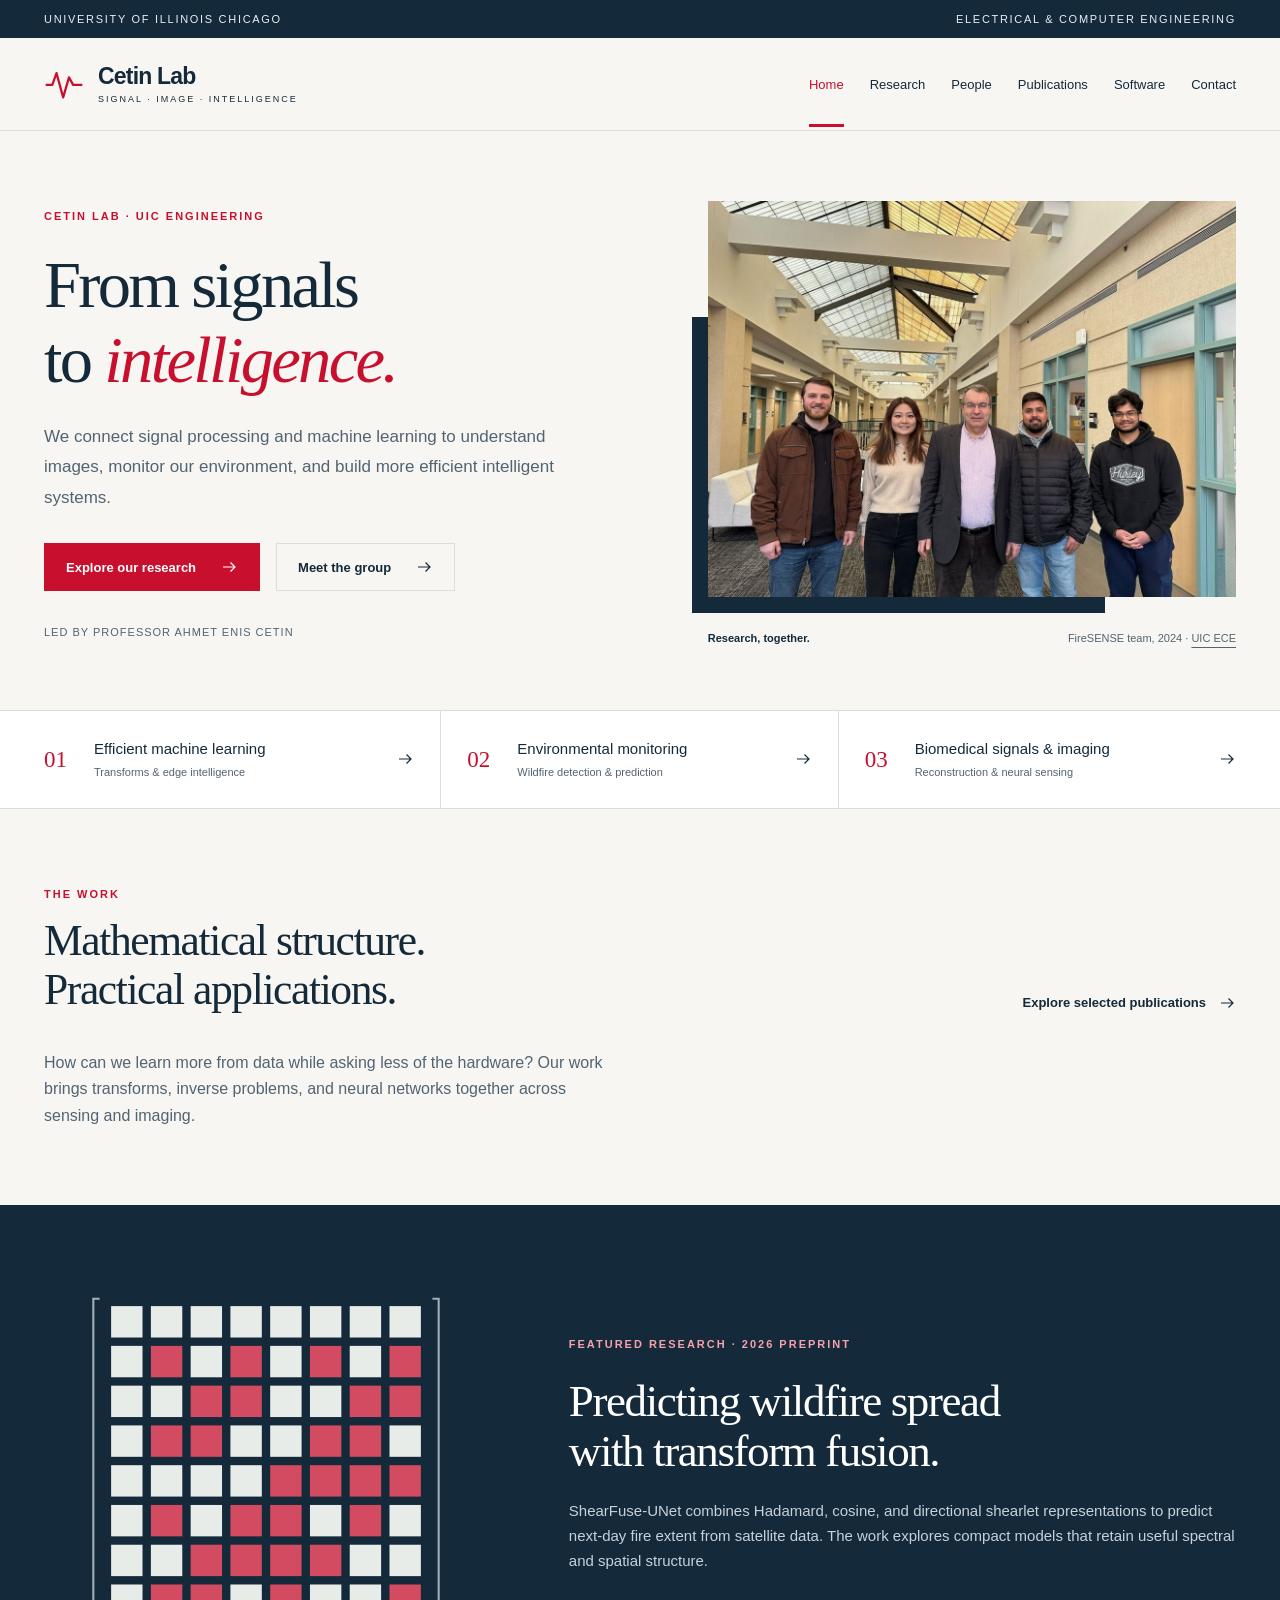
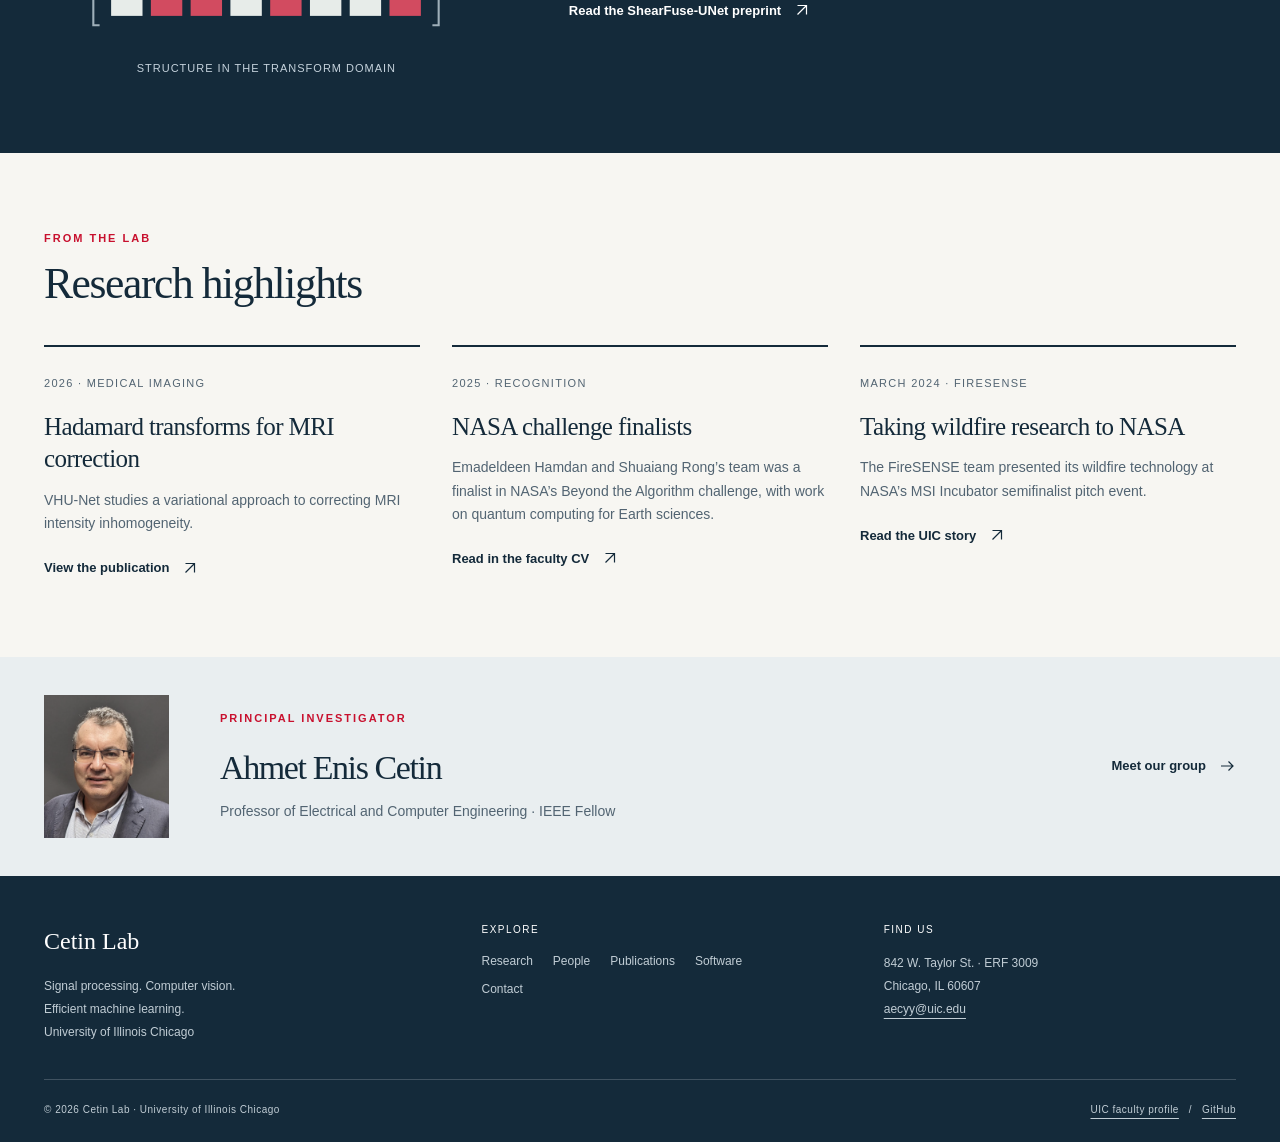
==== index.html @ 419cbd44 "lab" ====
<!doctype html>
<html lang="en">
<head>
  <meta charset="utf-8">
  <meta name="viewport" content="width=device-width, initial-scale=1">
  <meta name="description" content="Cetin Lab at the University of Illinois Chicago: signal processing, computer vision, efficient machine learning, and environmental and biomedical applications.">
  <meta name="theme-color" content="#142a3a">
  <meta property="og:title" content="Signal Processing &amp; Intelligent Systems | Cetin Lab">
  <meta property="og:description" content="Cetin Lab at the University of Illinois Chicago: signal processing, computer vision, efficient machine learning, and environmental and biomedical applications.">
  <meta property="og:type" content="website">
  <title>Signal Processing &amp; Intelligent Systems | Cetin Lab · UIC</title>
  <link rel="icon" type="image/svg+xml" href="assets/images/favicon.svg">
  <link rel="stylesheet" href="assets/css/styles.css">
  <script>document.documentElement.classList.add('js');</script>
  <script src="assets/js/main.js" defer></script>
</head>
<body>
  <a class="skip-link" href="#main-content">Skip to content</a>
  <div class="topbar"><div class="container"><a href="https://www.uic.edu/">University of Illinois Chicago</a><span class="topbar-secondary">Electrical &amp; Computer Engineering</span></div></div>
  <header class="site-header">
    <div class="container header-inner">
      <a class="brand" href="index.html" aria-label="Cetin Lab home">
        <svg class="brand-icon" aria-hidden="true" viewBox="0 0 48 48"><path d="M2 25h8l5-14 8 29 7-24 5 9h11" fill="none" stroke="currentColor" stroke-width="2.7" stroke-linejoin="round"/></svg>
        <span class="brand-name">Cetin Lab<span class="brand-sub">Signal · Image · Intelligence</span></span>
      </a>
      <button class="menu-toggle" type="button" aria-expanded="false" aria-controls="site-navigation"><span>Menu</span><svg class="menu-lines" aria-hidden="true" viewBox="0 0 24 24" width="20" height="20"><path d="M3 6h18M3 12h18M3 18h18" fill="none" stroke="currentColor" stroke-width="1.6"/></svg></button>
      <nav id="site-navigation" class="nav-links" aria-label="Main navigation"><a href="index.html" aria-current="page">Home</a>
<a href="research.html">Research</a>
<a href="people.html">People</a>
<a href="publications.html">Publications</a>
<a href="software.html">Software</a>
<a href="contact.html">Contact</a></nav>
    </div>
  </header>
  <main id="main-content">
  <section class="hero"><div class="container hero-grid">
    <div>
      <div class="eyebrow">Cetin Lab · UIC Engineering</div>
      <h1>From signals<br>to <em>intelligence.</em></h1>
      <p class="hero-copy">We connect signal processing and machine learning to understand images, monitor our environment, and build more efficient intelligent systems.</p>
      <div class="actions"><a class="button" href="research.html">Explore our research<svg class="arrow" aria-hidden="true" viewBox="0 0 24 24" width="18" height="18"><path d="M4 12h16m-6-6 6 6-6 6" fill="none" stroke="currentColor" stroke-width="1.6"/></svg></a><a class="button secondary" href="people.html">Meet the group<svg class="arrow" aria-hidden="true" viewBox="0 0 24 24" width="18" height="18"><path d="M4 12h16m-6-6 6 6-6 6" fill="none" stroke="currentColor" stroke-width="1.6"/></svg></a></div>
      <div class="hero-meta">Led by Professor Ahmet Enis Cetin</div>
    </div>
    <figure class="hero-figure">
      <div class="image-frame"><img src="assets/images/firesense-team.jpeg" width="1090" height="818" alt="The 2024 FireSENSE team at UIC: Emadeldeen Hamdan, Shuaiang Rong, Ahmet Enis Cetin, Moises Loera Martinez, and Kishan Patel" fetchpriority="high"></div>
      <figcaption class="photo-caption"><strong>Research, together.</strong><span>FireSENSE team, 2024 · <a href="https://ece.uic.edu/news-stories/ece-students-pitch-nasa-on-wildfire-detection-and-prevention-system/">UIC ECE</a></span></figcaption>
    </figure>
  </div></section>
  <div class="research-strip"><div class="container strip-grid">
    <a class="strip-item" href="research.html#efficient-learning"><span class="number">01</span><span><strong>Efficient machine learning</strong><span class="sub">Transforms &amp; edge intelligence</span></span><svg class="arrow" aria-hidden="true" viewBox="0 0 24 24" width="18" height="18"><path d="M4 12h16m-6-6 6 6-6 6" fill="none" stroke="currentColor" stroke-width="1.6"/></svg></a>
    <a class="strip-item" href="research.html#environment"><span class="number">02</span><span><strong>Environmental monitoring</strong><span class="sub">Wildfire detection &amp; prediction</span></span><svg class="arrow" aria-hidden="true" viewBox="0 0 24 24" width="18" height="18"><path d="M4 12h16m-6-6 6 6-6 6" fill="none" stroke="currentColor" stroke-width="1.6"/></svg></a>
    <a class="strip-item" href="research.html#biomedical"><span class="number">03</span><span><strong>Biomedical signals &amp; imaging</strong><span class="sub">Reconstruction &amp; neural sensing</span></span><svg class="arrow" aria-hidden="true" viewBox="0 0 24 24" width="18" height="18"><path d="M4 12h16m-6-6 6 6-6 6" fill="none" stroke="currentColor" stroke-width="1.6"/></svg></a>
  </div></div>
  <section class="section"><div class="container">
    <div class="section-head"><div><div class="eyebrow">The work</div><h2>Mathematical structure.<br>Practical applications.</h2></div><a class="text-link" href="publications.html">Explore selected publications<svg class="arrow" aria-hidden="true" viewBox="0 0 24 24" width="18" height="18"><path d="M4 12h16m-6-6 6 6-6 6" fill="none" stroke="currentColor" stroke-width="1.6"/></svg></a></div>
    <p class="section-intro">How can we learn more from data while asking less of the hardware? Our work brings transforms, inverse problems, and neural networks together across sensing and imaging.</p>
  </div></section>
  <section class="section feature"><div class="container feature-grid">
    <div class="matrix-art"><svg viewBox="0 0 344 344" role="img" aria-labelledby="matrix-title"><title id="matrix-title">Positive and negative entries of an eight-by-eight Hadamard matrix</title><rect x="24" y="24" width="30" height="30" fill="#e7ece9"/><rect x="62" y="24" width="30" height="30" fill="#e7ece9"/><rect x="100" y="24" width="30" height="30" fill="#e7ece9"/><rect x="138" y="24" width="30" height="30" fill="#e7ece9"/><rect x="176" y="24" width="30" height="30" fill="#e7ece9"/><rect x="214" y="24" width="30" height="30" fill="#e7ece9"/><rect x="252" y="24" width="30" height="30" fill="#e7ece9"/><rect x="290" y="24" width="30" height="30" fill="#e7ece9"/><rect x="24" y="62" width="30" height="30" fill="#e7ece9"/><rect x="62" y="62" width="30" height="30" fill="#d24b60"/><rect x="100" y="62" width="30" height="30" fill="#e7ece9"/><rect x="138" y="62" width="30" height="30" fill="#d24b60"/><rect x="176" y="62" width="30" height="30" fill="#e7ece9"/><rect x="214" y="62" width="30" height="30" fill="#d24b60"/><rect x="252" y="62" width="30" height="30" fill="#e7ece9"/><rect x="290" y="62" width="30" height="30" fill="#d24b60"/><rect x="24" y="100" width="30" height="30" fill="#e7ece9"/><rect x="62" y="100" width="30" height="30" fill="#e7ece9"/><rect x="100" y="100" width="30" height="30" fill="#d24b60"/><rect x="138" y="100" width="30" height="30" fill="#d24b60"/><rect x="176" y="100" width="30" height="30" fill="#e7ece9"/><rect x="214" y="100" width="30" height="30" fill="#e7ece9"/><rect x="252" y="100" width="30" height="30" fill="#d24b60"/><rect x="290" y="100" width="30" height="30" fill="#d24b60"/><rect x="24" y="138" width="30" height="30" fill="#e7ece9"/><rect x="62" y="138" width="30" height="30" fill="#d24b60"/><rect x="100" y="138" width="30" height="30" fill="#d24b60"/><rect x="138" y="138" width="30" height="30" fill="#e7ece9"/><rect x="176" y="138" width="30" height="30" fill="#e7ece9"/><rect x="214" y="138" width="30" height="30" fill="#d24b60"/><rect x="252" y="138" width="30" height="30" fill="#d24b60"/><rect x="290" y="138" width="30" height="30" fill="#e7ece9"/><rect x="24" y="176" width="30" height="30" fill="#e7ece9"/><rect x="62" y="176" width="30" height="30" fill="#e7ece9"/><rect x="100" y="176" width="30" height="30" fill="#e7ece9"/><rect x="138" y="176" width="30" height="30" fill="#e7ece9"/><rect x="176" y="176" width="30" height="30" fill="#d24b60"/><rect x="214" y="176" width="30" height="30" fill="#d24b60"/><rect x="252" y="176" width="30" height="30" fill="#d24b60"/><rect x="290" y="176" width="30" height="30" fill="#d24b60"/><rect x="24" y="214" width="30" height="30" fill="#e7ece9"/><rect x="62" y="214" width="30" height="30" fill="#d24b60"/><rect x="100" y="214" width="30" height="30" fill="#e7ece9"/><rect x="138" y="214" width="30" height="30" fill="#d24b60"/><rect x="176" y="214" width="30" height="30" fill="#d24b60"/><rect x="214" y="214" width="30" height="30" fill="#e7ece9"/><rect x="252" y="214" width="30" height="30" fill="#d24b60"/><rect x="290" y="214" width="30" height="30" fill="#e7ece9"/><rect x="24" y="252" width="30" height="30" fill="#e7ece9"/><rect x="62" y="252" width="30" height="30" fill="#e7ece9"/><rect x="100" y="252" width="30" height="30" fill="#d24b60"/><rect x="138" y="252" width="30" height="30" fill="#d24b60"/><rect x="176" y="252" width="30" height="30" fill="#d24b60"/><rect x="214" y="252" width="30" height="30" fill="#d24b60"/><rect x="252" y="252" width="30" height="30" fill="#e7ece9"/><rect x="290" y="252" width="30" height="30" fill="#e7ece9"/><rect x="24" y="290" width="30" height="30" fill="#e7ece9"/><rect x="62" y="290" width="30" height="30" fill="#d24b60"/><rect x="100" y="290" width="30" height="30" fill="#d24b60"/><rect x="138" y="290" width="30" height="30" fill="#e7ece9"/><rect x="176" y="290" width="30" height="30" fill="#d24b60"/><rect x="214" y="290" width="30" height="30" fill="#e7ece9"/><rect x="252" y="290" width="30" height="30" fill="#e7ece9"/><rect x="290" y="290" width="30" height="30" fill="#d24b60"/><path d="M13 17H7V329H13M331 17H337V329H331" stroke="#9eafb9" stroke-width="2" fill="none"/></svg><p class="art-caption">Structure in the transform domain</p></div>
    <div><div class="eyebrow">Featured research · 2026 preprint</div><h2>Predicting wildfire spread<br>with transform fusion.</h2><p>ShearFuse-UNet combines Hadamard, cosine, and directional shearlet representations to predict next-day fire extent from satellite data. The work explores compact models that retain useful spectral and spatial structure.</p><a class="text-link" href="https://arxiv.org/abs/2606.14071">Read the ShearFuse-UNet preprint<svg class="arrow" aria-hidden="true" viewBox="0 0 24 24" width="18" height="18"><path d="M6 18 18 6M6 6h12v12" fill="none" stroke="currentColor" stroke-width="1.6"/></svg></a></div>
  </div></section>
  <section class="section"><div class="container">
    <div class="section-head"><div><div class="eyebrow">From the lab</div><h2>Research highlights</h2></div></div>
    <div class="news-grid">
      <article class="news-item"><time datetime="2026">2026 · Medical imaging</time><h3>Hadamard transforms for MRI correction</h3><p>VHU-Net studies a variational approach to correcting MRI intensity inhomogeneity.</p><a class="text-link" href="https://doi.org/10.1016/j.media.2026.103955">View the publication<svg class="arrow" aria-hidden="true" viewBox="0 0 24 24" width="18" height="18"><path d="M6 18 18 6M6 6h12v12" fill="none" stroke="currentColor" stroke-width="1.6"/></svg></a></article>
      <article class="news-item"><time datetime="2025">2025 · Recognition</time><h3>NASA challenge finalists</h3><p>Emadeldeen Hamdan and Shuaiang Rong’s team was a finalist in NASA’s Beyond the Algorithm challenge, with work on quantum computing for Earth sciences.</p><a class="text-link" href="https://ece.uic.edu/wp-content/uploads/sites/351/2026/07/Ahmet_Enis_Cetin_CV2026.pdf">Read in the faculty CV<svg class="arrow" aria-hidden="true" viewBox="0 0 24 24" width="18" height="18"><path d="M6 18 18 6M6 6h12v12" fill="none" stroke="currentColor" stroke-width="1.6"/></svg></a></article>
      <article class="news-item"><time datetime="2024-03-28">March 2024 · FireSENSE</time><h3>Taking wildfire research to NASA</h3><p>The FireSENSE team presented its wildfire technology at NASA’s MSI Incubator semifinalist pitch event.</p><a class="text-link" href="https://ece.uic.edu/news-stories/ece-students-pitch-nasa-on-wildfire-detection-and-prevention-system/">Read the UIC story<svg class="arrow" aria-hidden="true" viewBox="0 0 24 24" width="18" height="18"><path d="M6 18 18 6M6 6h12v12" fill="none" stroke="currentColor" stroke-width="1.6"/></svg></a></article>
    </div>
  </div></section>
  <section class="pi-teaser"><div class="container pi-teaser-grid"><img src="assets/images/ahmet-enis-cetin.png" width="157" height="180" alt="Professor Ahmet Enis Cetin" loading="lazy"><div><div class="eyebrow">Principal investigator</div><h2>Ahmet Enis Cetin</h2><p>Professor of Electrical and Computer Engineering · IEEE Fellow</p></div><a class="text-link" href="people.html#principal-investigator">Meet our group<svg class="arrow" aria-hidden="true" viewBox="0 0 24 24" width="18" height="18"><path d="M4 12h16m-6-6 6 6-6 6" fill="none" stroke="currentColor" stroke-width="1.6"/></svg></a></div></section>
</main>
  <footer class="site-footer">
    <div class="container">
      <div class="footer-grid">
        <div><div class="footer-title">Cetin Lab</div><p>Signal processing. Computer vision.<br>Efficient machine learning.<br>University of Illinois Chicago</p></div>
        <div><div class="footer-label">Explore</div><div class="footer-links"><a href="research.html">Research</a><a href="people.html">People</a><a href="publications.html">Publications</a><a href="software.html">Software</a><a href="contact.html">Contact</a></div></div>
        <div><div class="footer-label">Find us</div><p>842 W. Taylor St. · ERF 3009<br>Chicago, IL 60607<br><a href="mailto:aecyy@uic.edu">aecyy@uic.edu</a></p></div>
      </div>
      <div class="footer-bottom"><span>© 2026 Cetin Lab · University of Illinois Chicago</span><span><a href="https://ece.uic.edu/profiles/ahmet-enis-cetin-phd/">UIC faculty profile</a> &nbsp; / &nbsp; <a href="https://github.com/Cetin-Lab">GitHub</a></span></div>
    </div>
  </footer>
</body>
</html>
---- assets/css/styles.css ----
/* Cetin Lab — edit these variables to change the site's visual theme. */
:root{--ink:#142a3a;--muted:#526472;--red:#c8102e;--paper:#f7f6f2;--white:#fff;--line:#d9dfdf;--blue:#e9f0f3;--max:1192px;--sans:Arial,Helvetica,sans-serif;--serif:Georgia,'Times New Roman',serif}
*{box-sizing:border-box}html{scroll-behavior:smooth;scroll-padding-top:110px}body{margin:0;color:var(--ink);background:var(--paper);font-family:var(--sans);font-size:16px;line-height:1.65}img{display:block;max-width:100%;height:auto}a{color:inherit;text-underline-offset:5px}a:hover{color:var(--red)}button,input,select{font:inherit}button,a,input,select{touch-action:manipulation}button{cursor:pointer}h1,h2,h3,p,figure{margin:0}h1,h2,h3{line-height:1.13;font-weight:400}h1,h2{font-family:var(--serif)}h1{font-size:clamp(44px,5.2vw,74px);letter-spacing:-2.7px}h2{font-size:clamp(32px,3.4vw,48px);letter-spacing:-1.4px}h3{font-size:23px;letter-spacing:-.6px;line-height:1.3}p+p{margin-top:16px}ul{padding-left:20px}svg{display:block}::selection{background:#f2bdc6;color:var(--ink)}:focus-visible{outline:3px solid #08779c;outline-offset:5px}[hidden]{display:none!important}.container{width:min(var(--max),calc(100% - 88px));margin-inline:auto}.skip-link{position:fixed;z-index:100;top:8px;left:8px;padding:10px 20px;background:var(--white);transform:translateY(-150%)}.skip-link:focus{transform:translateY(0)}.topbar{background:var(--ink);color:#e9eff1;font-size:11px;letter-spacing:1.7px;text-transform:uppercase}.topbar .container{display:flex;justify-content:space-between;gap:16px;padding-block:10px}.topbar a{text-decoration:none}.site-header{background:rgba(247,246,242,.97);border-bottom:1px solid var(--line);position:sticky;top:0;z-index:20}.header-inner{min-height:92px;display:flex;align-items:center;justify-content:space-between;gap:28px}.brand{display:flex;align-items:center;gap:14px;text-decoration:none;white-space:nowrap;color:var(--ink)}.brand-icon{width:40px;height:40px;color:var(--red)}.brand-name{font-size:23px;letter-spacing:-.8px;font-weight:700;line-height:1.1}.brand-sub{display:block;font-size:9px;font-weight:400;letter-spacing:2px;margin-top:6px;text-transform:uppercase}.nav-links{display:flex;gap:26px;align-items:center}.nav-links a{font-size:13px;text-decoration:none;padding-block:33px 29px;border-bottom:3px solid transparent}.nav-links a[aria-current=page]{border-bottom-color:var(--red);color:var(--red)}.menu-toggle{display:none;align-items:center;gap:10px;background:none;border:1px solid var(--line);padding:9px 12px;font-size:13px}.menu-lines{font-size:20px;line-height:1}.eyebrow{font-size:11px;letter-spacing:2px;text-transform:uppercase;color:var(--red);font-weight:700;margin-bottom:22px}.hero{padding-block:70px 62px}.hero-grid{display:grid;grid-template-columns:1.08fr 1fr;gap:60px;align-items:center}.hero h1 em{font-weight:400;color:var(--red)}.hero-copy{max-width:520px;margin-top:24px;font-size:17px;color:var(--muted);line-height:1.8}.actions{display:flex;flex-wrap:wrap;gap:16px;align-items:center;margin-top:30px}.button{display:inline-flex;justify-content:center;align-items:center;gap:24px;padding:12px 21px;text-decoration:none;font-size:13px;font-weight:700;min-height:48px;background:var(--red);color:white;border:1px solid var(--red)}.button:hover{background:#a80d27;color:white}.button.secondary{background:none;color:var(--ink);border-color:var(--line)}.button.secondary:hover{border-color:var(--ink);background:#fff}.arrow{font-size:18px}.text-link{display:inline-flex;align-items:center;gap:12px;font-size:13px;font-weight:700;text-decoration:none}.text-link:hover{text-decoration:underline}.image-frame{position:relative;padding:0 0 16px 16px}.image-frame::before{content:'';position:absolute;left:0;bottom:0;width:76%;height:72%;background:var(--ink);z-index:-1}.image-frame img{width:100%;aspect-ratio:1.333;object-fit:cover}.photo-caption{display:flex;gap:14px;justify-content:space-between;align-items:baseline;margin-top:16px;padding-left:16px;font-size:11px;color:var(--muted)}.photo-caption strong{color:var(--ink);font-weight:700}.hero-meta{margin-top:32px;font-size:11px;letter-spacing:1px;color:var(--muted);text-transform:uppercase}.research-strip{border-top:1px solid var(--line);border-bottom:1px solid var(--line);background:var(--white)}.strip-grid{display:grid;grid-template-columns:repeat(3,1fr)}.strip-item{display:grid;grid-template-columns:36px 1fr 18px;gap:14px;padding:27px 26px;text-decoration:none;align-items:center;border-right:1px solid var(--line)}.strip-item:first-child{padding-left:0}.strip-item:last-child{border-right:none;padding-right:0}.strip-item .number{font-family:var(--serif);font-size:23px;color:var(--red)}.strip-item strong{display:block;font-size:15px;font-weight:400;line-height:1.45}.strip-item span.sub{display:block;font-size:11px;color:var(--muted);margin-top:4px}.section{padding-block:76px}.section-head{display:flex;justify-content:space-between;align-items:flex-end;gap:32px;margin-bottom:36px}.section-head .eyebrow{margin-bottom:12px}.section-intro{max-width:570px;color:var(--muted);margin-top:20px}.feature{background:var(--ink);color:var(--white);position:relative;overflow:hidden}.feature-grid{display:grid;grid-template-columns:.8fr 1.2fr;gap:80px;align-items:center}.feature .eyebrow{color:#f7a1ad}.feature h2{font-size:45px}.feature p{color:#c5d2dc;font-size:15px;margin-top:22px}.feature a{color:white}.feature .text-link{margin-top:26px}.matrix-art{width:100%;max-width:360px;margin:auto}.matrix-art svg{width:100%;height:auto}.art-caption{font-family:var(--sans);text-align:center;font-size:11px!important;color:#c5d2dc!important;letter-spacing:1px;text-transform:uppercase;margin-top:18px!important}.news-grid{display:grid;grid-template-columns:repeat(3,1fr);gap:32px}.news-item{border-top:2px solid var(--ink);padding-top:22px}.news-item time,.metadata{font-size:11px;letter-spacing:1.3px;color:var(--muted);text-transform:uppercase}.news-item h3{margin-block:16px 13px;font-family:var(--serif);font-size:25px}.news-item p{font-size:14px;color:var(--muted);margin-bottom:19px}.pi-teaser{background:#e9eef0}.pi-teaser-grid{display:grid;grid-template-columns:140px 1fr auto;gap:36px;align-items:center;padding-block:38px}.pi-teaser img{width:125px;aspect-ratio:157/180;object-fit:cover}.pi-teaser h2{font-size:34px}.pi-teaser p{font-size:14px;color:var(--muted);margin-top:12px}.page-intro{padding-block:65px 45px;border-bottom:1px solid var(--line)}.page-intro .eyebrow{margin-bottom:18px}.page-intro p{max-width:630px;font-size:17px;color:var(--muted);margin-top:22px}.research-row{display:grid;grid-template-columns:70px 1.2fr 1fr;gap:38px;padding-block:48px;border-bottom:1px solid var(--line);align-items:start}.research-row:first-child{padding-top:0}.research-row:last-child{border:none;padding-bottom:0}.research-number{font-family:var(--serif);font-size:36px;color:var(--red)}.research-row h2{font-size:32px;max-width:440px}.research-row p{font-size:15px;color:var(--muted)}.research-row .text-link{margin-top:20px}.tags{display:flex;gap:8px;flex-wrap:wrap;margin-top:20px}.tag{display:inline-block;font-size:10px;letter-spacing:.5px;border:1px solid var(--line);padding:4px 9px;color:var(--muted)}.funding{background:#e9eef0;padding:32px 36px;display:grid;grid-template-columns:.7fr 1.3fr;gap:55px}.funding h2{font-size:31px}.funding ul{margin:0;font-size:14px;color:var(--muted)}.funding li+li{margin-top:12px}.principal{display:grid;grid-template-columns:220px 1fr;gap:50px;align-items:start}.principal-photo{background:#e4eaeb;padding:26px}.principal img{width:157px;margin:auto;aspect-ratio:157/180}.principal h2{font-size:40px}.role{color:var(--red);font-size:12px;margin-top:12px;letter-spacing:.7px}.principal .bio{font-size:16px;color:var(--muted);max-width:650px;margin-top:20px}.principal .actions{margin-top:20px}.people-grid{display:grid;grid-template-columns:repeat(2,1fr);gap:24px}.person-card{display:flex;gap:24px;align-items:flex-start;border:1px solid var(--line);padding:28px;background:var(--white)}.initials{width:62px;height:62px;display:flex;justify-content:center;align-items:center;flex:0 0 62px;background:#e9eef0;color:var(--ink);font-family:var(--serif);font-size:24px}.person-card h3{font-size:22px}.person-card p{color:var(--muted);font-size:13px;margin-top:10px;line-height:1.6}.person-card .role{margin-top:4px;color:var(--red);font-size:11px}.person-card .text-link{margin-top:14px;font-size:12px}.roster-note{font-size:12px;color:var(--muted);margin-top:22px}.alumni-table{border-collapse:collapse;width:100%;font-size:14px}.alumni-table th{text-align:left;font-size:10px;letter-spacing:1.6px;text-transform:uppercase;color:var(--muted);padding:14px 0;border-bottom:2px solid var(--ink)}.alumni-table td{padding:16px 12px 16px 0;border-bottom:1px solid var(--line);vertical-align:top}.alumni-table td:nth-child(2){color:var(--muted)}.alumni-columns{display:grid;grid-template-columns:1.4fr 1fr;gap:60px}.alumni-columns h3{font-family:var(--serif);font-size:27px;margin-bottom:20px}.simple-list{list-style:none;padding:0;margin:0}.simple-list li{padding:16px 0;border-bottom:1px solid var(--line);font-size:14px}.filter-panel{display:flex;align-items:end;gap:16px;margin-bottom:28px;background:#e9eef0;padding:22px}.filter-panel label{display:block;font-size:11px;color:var(--ink);letter-spacing:.7px;margin-bottom:6px}.field{flex:1}.field.small{flex:0 1 220px}input[type=search],select{border:1px solid #bac7cb;background:white;border-radius:0;padding:12px 14px;width:100%;min-height:47px;color:var(--ink);font-size:14px}.filter-panel button{padding:12px 16px;min-height:47px;border:1px solid #bac7cb;background:white;color:var(--ink);font-size:13px}.result-count{font-size:12px;color:var(--muted);margin-bottom:10px}.publication{display:grid;grid-template-columns:80px 1fr;gap:34px;padding-block:28px;border-bottom:1px solid var(--line)}.publication-year{color:var(--red);font-family:var(--serif);font-size:28px;line-height:1.3}.publication h2{font-family:var(--sans);font-size:21px;line-height:1.4;letter-spacing:-.4px}.publication h2 a{text-decoration:none}.publication .authors{font-size:13px;color:var(--muted);margin-top:12px}.publication .venue{font-size:12px;margin-top:8px;color:var(--ink)}.publication .pub-footer{display:flex;flex-wrap:wrap;gap:20px;align-items:center;margin-top:13px}.publication .tag{font-size:10px}.publication .text-link{font-size:12px}.empty-state{padding:50px 25px;text-align:center;border:1px solid var(--line)}.empty-state p{color:var(--muted);margin-top:12px}.repo-grid{display:grid;grid-template-columns:repeat(2,1fr);gap:28px}.repo{background:var(--white);border:1px solid var(--line);padding:32px;display:flex;flex-direction:column;align-items:flex-start}.repo-label{display:flex;align-items:center;gap:8px;font-size:10px;letter-spacing:1.3px;text-transform:uppercase;color:var(--muted);margin-bottom:20px}.language-dot{height:7px;width:7px;background:#347493;border-radius:50%}.repo h2{font-size:28px}.repo p{font-size:14px;color:var(--muted);margin-block:18px 22px}.repo .text-link{margin-top:auto}.repo-name{font-size:10px;font-family:monospace;color:var(--muted);overflow-wrap:anywhere;margin-top:22px}.note-block{border-left:3px solid var(--red);padding:10px 0 10px 23px;margin-top:36px;max-width:760px;font-size:14px;color:var(--muted)}.contact-grid{display:grid;grid-template-columns:1.15fr 1fr;gap:80px}.contact-grid h2{font-size:36px}.contact-grid p{color:var(--muted);margin-top:18px}.contact-email{display:inline-flex;align-items:center;gap:18px;margin-top:26px;font-size:clamp(24px,3.2vw,38px);font-family:var(--serif);text-decoration:none;border-bottom:1px solid var(--red);padding-bottom:10px;overflow-wrap:anywhere}.contact-details{background:var(--white);border:1px solid var(--line);padding:34px}.contact-details dl{margin:0}.contact-details dt{font-size:10px;letter-spacing:1.7px;text-transform:uppercase;color:var(--red);margin-bottom:9px}.contact-details dd{margin:0 0 27px;font-size:15px}.contact-details dd:last-child{margin-bottom:0}address{font-style:normal}.contact-details a{overflow-wrap:anywhere}.contact-secondary{padding-top:38px;margin-top:38px;border-top:1px solid var(--line)}.site-footer{background:var(--ink);color:#c1cdd5;padding-block:46px 24px}.footer-grid{display:grid;grid-template-columns:1.1fr 1fr 1fr;gap:50px;padding-bottom:35px}.footer-title{color:white;font-size:24px;font-family:var(--serif);margin-bottom:14px}.site-footer p{font-size:12px;line-height:1.9}.footer-label{font-size:10px;letter-spacing:1.5px;text-transform:uppercase;color:#fff;margin-bottom:14px}.footer-links{display:flex;flex-wrap:wrap;gap:8px 20px;max-width:290px}.footer-links a{font-size:12px;text-decoration:none}.footer-links a:hover{color:#fff;text-decoration:underline}.footer-bottom{display:flex;justify-content:space-between;gap:20px;padding-top:22px;border-top:1px solid #405260;font-size:10px;letter-spacing:.5px}.source-link{color:var(--muted);font-size:11px}.section.light{background:var(--white)}.tight-top{padding-top:0}.spacer-line{border-top:1px solid var(--line)}.not-found{min-height:60vh;display:flex;align-items:center}.not-found p{margin-top:20px;color:var(--muted)}
@media(min-width:1500px){.hero{padding-block:90px 80px}.hero-grid{gap:80px}.hero h1{font-size:80px}}
@media(max-width:1050px){.container{width:calc(100% - 56px)}.nav-links{gap:19px}.hero-grid{gap:30px}.hero h1{font-size:62px}.feature-grid{gap:45px}.pi-teaser-grid{grid-template-columns:110px 1fr}.pi-teaser-grid>.text-link{grid-column:2}.pi-teaser img{grid-row:span 2}.research-row{gap:25px;grid-template-columns:45px 1fr 1fr}.contact-grid{gap:45px}.alumni-columns{gap:36px}.news-grid{gap:23px}}
@media(max-width:780px){.container{width:calc(100% - 40px)}.topbar .container{font-size:9px;letter-spacing:1.1px}.topbar .topbar-secondary{display:none}.header-inner{min-height:76px;flex-wrap:wrap;gap:0}.brand-name{font-size:21px}.brand-sub{font-size:8px}.brand-icon{width:35px;height:35px}.js .menu-toggle{display:flex}.nav-links{width:100%;gap:0;flex-wrap:wrap;justify-content:space-between;padding-bottom:14px}.nav-links a{padding:10px 8px 8px}.js .nav-links{display:none;flex-direction:column;align-items:stretch;padding:12px 0 20px}.js .nav-links.is-open{display:flex}.js .nav-links a{padding:11px 0;border-bottom:1px solid var(--line)}.js .nav-links a[aria-current=page]{border-bottom-color:var(--red)}.hero{padding-block:45px}.hero-grid{grid-template-columns:1fr;gap:38px}.hero h1{font-size:clamp(47px,9vw,70px);letter-spacing:-2px}.hero-copy{font-size:16px}.hero-meta{font-size:10px}.image-frame{max-width:620px;margin:auto}.hero-figure{max-width:620px;width:100%}.eyebrow{font-size:10px;margin-bottom:17px}.strip-grid{grid-template-columns:1fr}.strip-item,.strip-item:first-child,.strip-item:last-child{padding:19px 0;border-right:none;border-bottom:1px solid var(--line)}.strip-item:last-child{border-bottom:none}.section{padding-block:50px}.section-head{align-items:flex-start;gap:20px;flex-direction:column}.feature-grid{grid-template-columns:1fr;gap:32px}.matrix-art{max-width:235px}.feature h2{font-size:37px}.news-grid{grid-template-columns:1fr;gap:32px}.news-item h3{font-size:26px}.pi-teaser-grid{gap:20px;grid-template-columns:85px 1fr;padding-block:30px}.pi-teaser h2{font-size:29px}.page-intro{padding-block:45px 35px}.page-intro h1{font-size:48px;letter-spacing:-1.7px}.page-intro p{font-size:16px}.research-row{grid-template-columns:36px 1fr;gap:17px;padding-block:34px}.research-row .research-copy{grid-column:2}.research-row h2{font-size:29px}.research-number{font-size:27px}.funding{grid-template-columns:1fr;gap:24px;padding:25px}.principal{grid-template-columns:120px 1fr;gap:25px}.principal-photo{padding:13px}.principal h2{font-size:31px}.principal .bio{font-size:14px}.people-grid{grid-template-columns:1fr;gap:16px}.person-card{padding:24px;gap:20px}.alumni-columns{grid-template-columns:1fr;gap:40px}.filter-panel{flex-wrap:wrap;padding:18px;gap:12px}.field{flex-basis:100%}.field.small{flex:1}.publication{grid-template-columns:52px 1fr;gap:17px}.publication h2{font-size:18px}.publication-year{font-size:24px}.repo-grid{grid-template-columns:1fr}.repo{padding:25px}.contact-grid{grid-template-columns:1fr;gap:35px}.contact-details{padding:25px}.footer-grid{grid-template-columns:1fr 1fr;gap:30px}.footer-grid>div:first-child{grid-column:1/-1}.footer-bottom{flex-direction:column;gap:8px}.tight-top{padding-top:0}}
@media(max-width:420px){.container{width:calc(100% - 32px)}.hero h1{font-size:47px}.hero .actions{gap:11px}.button{gap:13px;padding-inline:16px}.photo-caption{flex-direction:column;gap:3px}.principal{grid-template-columns:1fr}.principal-photo{width:130px}.person-card{padding:21px 18px;gap:16px}.initials{flex-basis:48px;width:48px;height:48px;font-size:21px}.person-card h3{font-size:21px}.footer-grid{grid-template-columns:1fr}.footer-grid>div:first-child{grid-column:auto}.filter-panel button{font-size:12px}.publication{grid-template-columns:1fr;gap:9px}}
@media(prefers-reduced-motion:reduce){html{scroll-behavior:auto}*{animation:none!important;transition:none!important}}
@media print{.topbar,.site-header,.site-footer,.filter-panel,.actions,.skip-link{display:none!important}body{background:white;color:black;font-size:11pt}.container{width:100%}.page-intro,.section{padding-block:20px}.publication,.person-card,.repo{break-inside:avoid}.publication[hidden]{display:grid!important}a{text-decoration:underline}.hero-grid{display:block}.hero-figure{max-width:350px;margin-top:25px}.feature{background:white;color:black}.feature p,.feature a{color:black}}
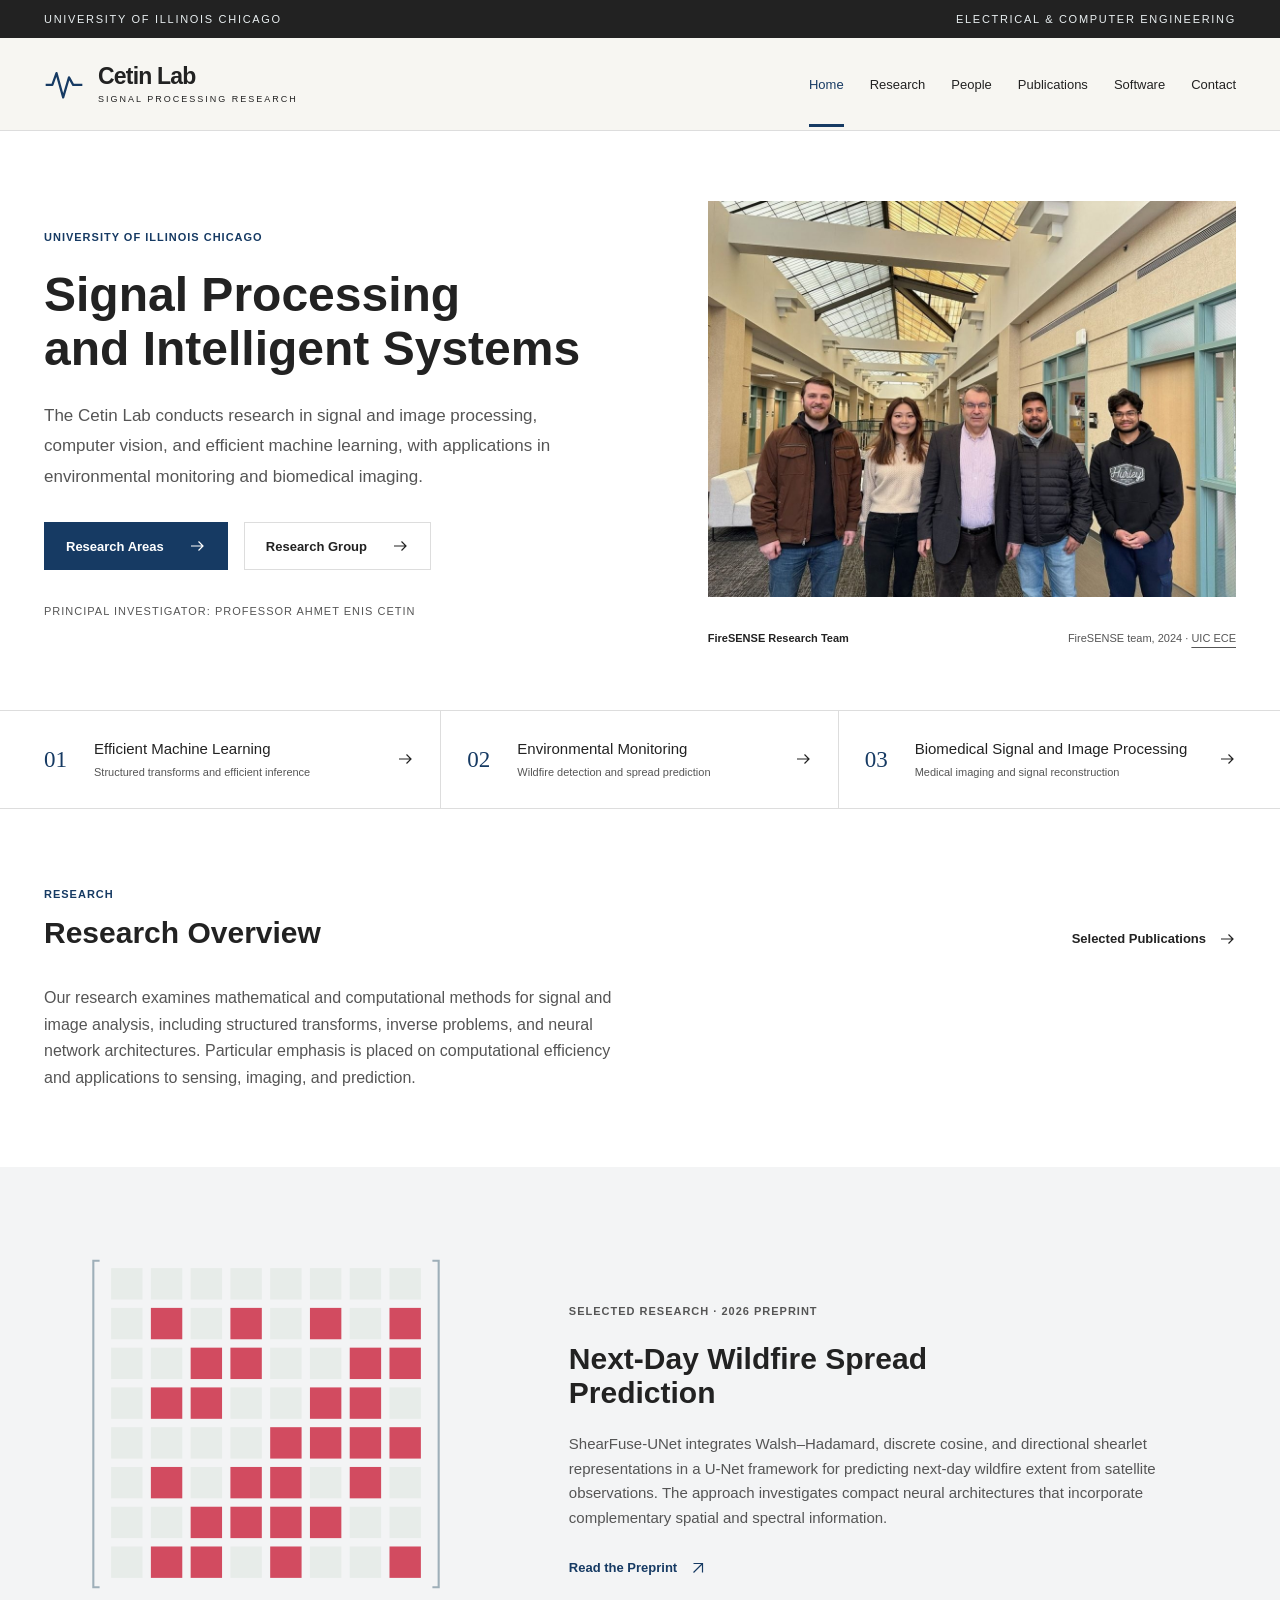
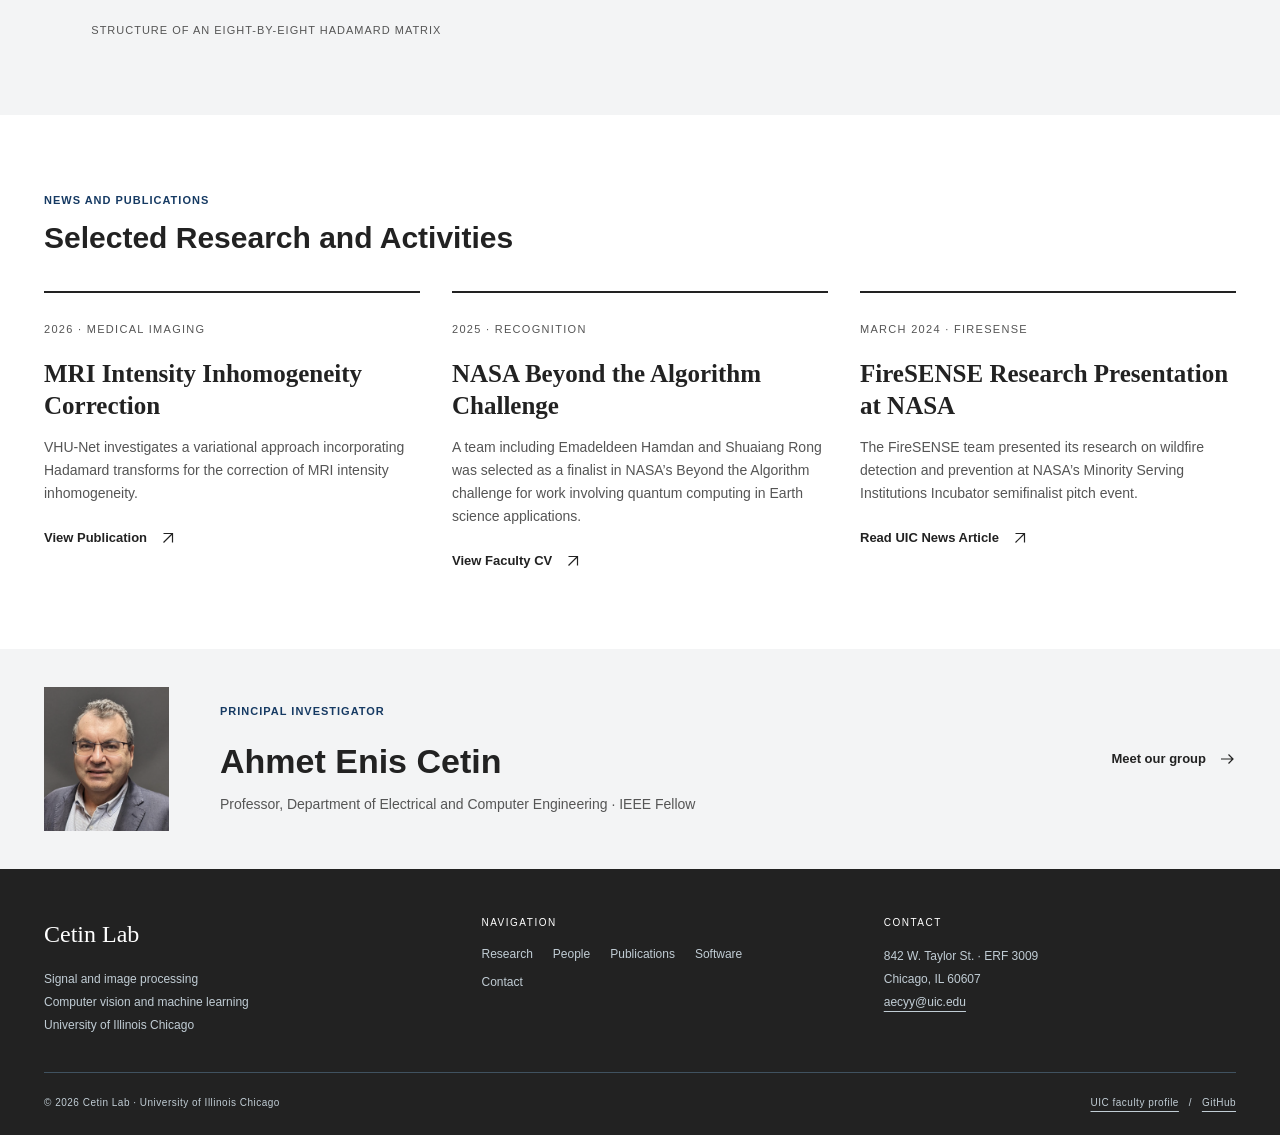
==== commit 983c26f7: "lab" ====
--- a/index.html
+++ b/index.html
@@ -3,12 +3,12 @@
 <head>
   <meta charset="utf-8">
   <meta name="viewport" content="width=device-width, initial-scale=1">
-  <meta name="description" content="Cetin Lab at the University of Illinois Chicago: signal processing, computer vision, efficient machine learning, and environmental and biomedical applications.">
+  <meta name="description" content="Cetin Lab at the University of Illinois Chicago conducts research in signal and image processing, computer vision, efficient machine learning, and environmental and biomedical applications.">
   <meta name="theme-color" content="#142a3a">
-  <meta property="og:title" content="Signal Processing &amp; Intelligent Systems | Cetin Lab">
-  <meta property="og:description" content="Cetin Lab at the University of Illinois Chicago: signal processing, computer vision, efficient machine learning, and environmental and biomedical applications.">
+  <meta property="og:title" content="Cetin Lab | Signal Processing and Intelligent Systems">
+  <meta property="og:description" content="Cetin Lab at the University of Illinois Chicago conducts research in signal and image processing, computer vision, efficient machine learning, and environmental and biomedical applications.">
   <meta property="og:type" content="website">
-  <title>Signal Processing &amp; Intelligent Systems | Cetin Lab · UIC</title>
+  <title>Cetin Lab | Signal Processing and Intelligent Systems | UIC</title>
   <link rel="icon" type="image/svg+xml" href="assets/images/favicon.svg">
   <link rel="stylesheet" href="assets/css/styles.css">
   <script>document.documentElement.classList.add('js');</script>
@@ -19,62 +19,62 @@
   <div class="topbar"><div class="container"><a href="https://www.uic.edu/">University of Illinois Chicago</a><span class="topbar-secondary">Electrical &amp; Computer Engineering</span></div></div>
   <header class="site-header">
     <div class="container header-inner">
-      <a class="brand" href="index.html" aria-label="Cetin Lab home">
+      <a class="brand" href="./" aria-label="Cetin Lab home">
         <svg class="brand-icon" aria-hidden="true" viewBox="0 0 48 48"><path d="M2 25h8l5-14 8 29 7-24 5 9h11" fill="none" stroke="currentColor" stroke-width="2.7" stroke-linejoin="round"/></svg>
-        <span class="brand-name">Cetin Lab<span class="brand-sub">Signal · Image · Intelligence</span></span>
+        <span class="brand-name">Cetin Lab<span class="brand-sub">Signal Processing Research</span></span>
       </a>
       <button class="menu-toggle" type="button" aria-expanded="false" aria-controls="site-navigation"><span>Menu</span><svg class="menu-lines" aria-hidden="true" viewBox="0 0 24 24" width="20" height="20"><path d="M3 6h18M3 12h18M3 18h18" fill="none" stroke="currentColor" stroke-width="1.6"/></svg></button>
-      <nav id="site-navigation" class="nav-links" aria-label="Main navigation"><a href="index.html" aria-current="page">Home</a>
-<a href="research.html">Research</a>
-<a href="people.html">People</a>
-<a href="publications.html">Publications</a>
-<a href="software.html">Software</a>
-<a href="contact.html">Contact</a></nav>
+      <nav id="site-navigation" class="nav-links" aria-label="Main navigation"><a href="./" aria-current="page">Home</a>
+<a href="research/">Research</a>
+<a href="people/">People</a>
+<a href="publications/">Publications</a>
+<a href="software/">Software</a>
+<a href="contact/">Contact</a></nav>
     </div>
   </header>
   <main id="main-content">
   <section class="hero"><div class="container hero-grid">
     <div>
-      <div class="eyebrow">Cetin Lab · UIC Engineering</div>
-      <h1>From signals<br>to <em>intelligence.</em></h1>
-      <p class="hero-copy">We connect signal processing and machine learning to understand images, monitor our environment, and build more efficient intelligent systems.</p>
-      <div class="actions"><a class="button" href="research.html">Explore our research<svg class="arrow" aria-hidden="true" viewBox="0 0 24 24" width="18" height="18"><path d="M4 12h16m-6-6 6 6-6 6" fill="none" stroke="currentColor" stroke-width="1.6"/></svg></a><a class="button secondary" href="people.html">Meet the group<svg class="arrow" aria-hidden="true" viewBox="0 0 24 24" width="18" height="18"><path d="M4 12h16m-6-6 6 6-6 6" fill="none" stroke="currentColor" stroke-width="1.6"/></svg></a></div>
-      <div class="hero-meta">Led by Professor Ahmet Enis Cetin</div>
+      <div class="eyebrow">University of Illinois Chicago</div>
+      <h1>Signal Processing<br>and Intelligent Systems</h1>
+      <p class="hero-copy">The Cetin Lab conducts research in signal and image processing, computer vision, and efficient machine learning, with applications in environmental monitoring and biomedical imaging.</p>
+      <div class="actions"><a class="button" href="research/">Research Areas<svg class="arrow" aria-hidden="true" viewBox="0 0 24 24" width="18" height="18"><path d="M4 12h16m-6-6 6 6-6 6" fill="none" stroke="currentColor" stroke-width="1.6"/></svg></a><a class="button secondary" href="people/">Research Group<svg class="arrow" aria-hidden="true" viewBox="0 0 24 24" width="18" height="18"><path d="M4 12h16m-6-6 6 6-6 6" fill="none" stroke="currentColor" stroke-width="1.6"/></svg></a></div>
+      <div class="hero-meta">Principal Investigator: Professor Ahmet Enis Cetin</div>
     </div>
     <figure class="hero-figure">
       <div class="image-frame"><img src="assets/images/firesense-team.jpeg" width="1090" height="818" alt="The 2024 FireSENSE team at UIC: Emadeldeen Hamdan, Shuaiang Rong, Ahmet Enis Cetin, Moises Loera Martinez, and Kishan Patel" fetchpriority="high"></div>
-      <figcaption class="photo-caption"><strong>Research, together.</strong><span>FireSENSE team, 2024 · <a href="https://ece.uic.edu/news-stories/ece-students-pitch-nasa-on-wildfire-detection-and-prevention-system/">UIC ECE</a></span></figcaption>
+      <figcaption class="photo-caption"><strong>FireSENSE Research Team</strong><span>FireSENSE team, 2024 · <a href="https://ece.uic.edu/news-stories/ece-students-pitch-nasa-on-wildfire-detection-and-prevention-system/">UIC ECE</a></span></figcaption>
     </figure>
   </div></section>
   <div class="research-strip"><div class="container strip-grid">
-    <a class="strip-item" href="research.html#efficient-learning"><span class="number">01</span><span><strong>Efficient machine learning</strong><span class="sub">Transforms &amp; edge intelligence</span></span><svg class="arrow" aria-hidden="true" viewBox="0 0 24 24" width="18" height="18"><path d="M4 12h16m-6-6 6 6-6 6" fill="none" stroke="currentColor" stroke-width="1.6"/></svg></a>
-    <a class="strip-item" href="research.html#environment"><span class="number">02</span><span><strong>Environmental monitoring</strong><span class="sub">Wildfire detection &amp; prediction</span></span><svg class="arrow" aria-hidden="true" viewBox="0 0 24 24" width="18" height="18"><path d="M4 12h16m-6-6 6 6-6 6" fill="none" stroke="currentColor" stroke-width="1.6"/></svg></a>
-    <a class="strip-item" href="research.html#biomedical"><span class="number">03</span><span><strong>Biomedical signals &amp; imaging</strong><span class="sub">Reconstruction &amp; neural sensing</span></span><svg class="arrow" aria-hidden="true" viewBox="0 0 24 24" width="18" height="18"><path d="M4 12h16m-6-6 6 6-6 6" fill="none" stroke="currentColor" stroke-width="1.6"/></svg></a>
+    <a class="strip-item" href="research/#efficient-learning"><span class="number">01</span><span><strong>Efficient Machine Learning</strong><span class="sub">Structured transforms and efficient inference</span></span><svg class="arrow" aria-hidden="true" viewBox="0 0 24 24" width="18" height="18"><path d="M4 12h16m-6-6 6 6-6 6" fill="none" stroke="currentColor" stroke-width="1.6"/></svg></a>
+    <a class="strip-item" href="research/#environment"><span class="number">02</span><span><strong>Environmental Monitoring</strong><span class="sub">Wildfire detection and spread prediction</span></span><svg class="arrow" aria-hidden="true" viewBox="0 0 24 24" width="18" height="18"><path d="M4 12h16m-6-6 6 6-6 6" fill="none" stroke="currentColor" stroke-width="1.6"/></svg></a>
+    <a class="strip-item" href="research/#biomedical"><span class="number">03</span><span><strong>Biomedical Signal and Image Processing</strong><span class="sub">Medical imaging and signal reconstruction</span></span><svg class="arrow" aria-hidden="true" viewBox="0 0 24 24" width="18" height="18"><path d="M4 12h16m-6-6 6 6-6 6" fill="none" stroke="currentColor" stroke-width="1.6"/></svg></a>
   </div></div>
   <section class="section"><div class="container">
-    <div class="section-head"><div><div class="eyebrow">The work</div><h2>Mathematical structure.<br>Practical applications.</h2></div><a class="text-link" href="publications.html">Explore selected publications<svg class="arrow" aria-hidden="true" viewBox="0 0 24 24" width="18" height="18"><path d="M4 12h16m-6-6 6 6-6 6" fill="none" stroke="currentColor" stroke-width="1.6"/></svg></a></div>
-    <p class="section-intro">How can we learn more from data while asking less of the hardware? Our work brings transforms, inverse problems, and neural networks together across sensing and imaging.</p>
+    <div class="section-head"><div><div class="eyebrow">Research</div><h2>Research Overview</h2></div><a class="text-link" href="publications/">Selected Publications<svg class="arrow" aria-hidden="true" viewBox="0 0 24 24" width="18" height="18"><path d="M4 12h16m-6-6 6 6-6 6" fill="none" stroke="currentColor" stroke-width="1.6"/></svg></a></div>
+    <p class="section-intro">Our research examines mathematical and computational methods for signal and image analysis, including structured transforms, inverse problems, and neural network architectures. Particular emphasis is placed on computational efficiency and applications to sensing, imaging, and prediction.</p>
   </div></section>
   <section class="section feature"><div class="container feature-grid">
-    <div class="matrix-art"><svg viewBox="0 0 344 344" role="img" aria-labelledby="matrix-title"><title id="matrix-title">Positive and negative entries of an eight-by-eight Hadamard matrix</title><rect x="24" y="24" width="30" height="30" fill="#e7ece9"/><rect x="62" y="24" width="30" height="30" fill="#e7ece9"/><rect x="100" y="24" width="30" height="30" fill="#e7ece9"/><rect x="138" y="24" width="30" height="30" fill="#e7ece9"/><rect x="176" y="24" width="30" height="30" fill="#e7ece9"/><rect x="214" y="24" width="30" height="30" fill="#e7ece9"/><rect x="252" y="24" width="30" height="30" fill="#e7ece9"/><rect x="290" y="24" width="30" height="30" fill="#e7ece9"/><rect x="24" y="62" width="30" height="30" fill="#e7ece9"/><rect x="62" y="62" width="30" height="30" fill="#d24b60"/><rect x="100" y="62" width="30" height="30" fill="#e7ece9"/><rect x="138" y="62" width="30" height="30" fill="#d24b60"/><rect x="176" y="62" width="30" height="30" fill="#e7ece9"/><rect x="214" y="62" width="30" height="30" fill="#d24b60"/><rect x="252" y="62" width="30" height="30" fill="#e7ece9"/><rect x="290" y="62" width="30" height="30" fill="#d24b60"/><rect x="24" y="100" width="30" height="30" fill="#e7ece9"/><rect x="62" y="100" width="30" height="30" fill="#e7ece9"/><rect x="100" y="100" width="30" height="30" fill="#d24b60"/><rect x="138" y="100" width="30" height="30" fill="#d24b60"/><rect x="176" y="100" width="30" height="30" fill="#e7ece9"/><rect x="214" y="100" width="30" height="30" fill="#e7ece9"/><rect x="252" y="100" width="30" height="30" fill="#d24b60"/><rect x="290" y="100" width="30" height="30" fill="#d24b60"/><rect x="24" y="138" width="30" height="30" fill="#e7ece9"/><rect x="62" y="138" width="30" height="30" fill="#d24b60"/><rect x="100" y="138" width="30" height="30" fill="#d24b60"/><rect x="138" y="138" width="30" height="30" fill="#e7ece9"/><rect x="176" y="138" width="30" height="30" fill="#e7ece9"/><rect x="214" y="138" width="30" height="30" fill="#d24b60"/><rect x="252" y="138" width="30" height="30" fill="#d24b60"/><rect x="290" y="138" width="30" height="30" fill="#e7ece9"/><rect x="24" y="176" width="30" height="30" fill="#e7ece9"/><rect x="62" y="176" width="30" height="30" fill="#e7ece9"/><rect x="100" y="176" width="30" height="30" fill="#e7ece9"/><rect x="138" y="176" width="30" height="30" fill="#e7ece9"/><rect x="176" y="176" width="30" height="30" fill="#d24b60"/><rect x="214" y="176" width="30" height="30" fill="#d24b60"/><rect x="252" y="176" width="30" height="30" fill="#d24b60"/><rect x="290" y="176" width="30" height="30" fill="#d24b60"/><rect x="24" y="214" width="30" height="30" fill="#e7ece9"/><rect x="62" y="214" width="30" height="30" fill="#d24b60"/><rect x="100" y="214" width="30" height="30" fill="#e7ece9"/><rect x="138" y="214" width="30" height="30" fill="#d24b60"/><rect x="176" y="214" width="30" height="30" fill="#d24b60"/><rect x="214" y="214" width="30" height="30" fill="#e7ece9"/><rect x="252" y="214" width="30" height="30" fill="#d24b60"/><rect x="290" y="214" width="30" height="30" fill="#e7ece9"/><rect x="24" y="252" width="30" height="30" fill="#e7ece9"/><rect x="62" y="252" width="30" height="30" fill="#e7ece9"/><rect x="100" y="252" width="30" height="30" fill="#d24b60"/><rect x="138" y="252" width="30" height="30" fill="#d24b60"/><rect x="176" y="252" width="30" height="30" fill="#d24b60"/><rect x="214" y="252" width="30" height="30" fill="#d24b60"/><rect x="252" y="252" width="30" height="30" fill="#e7ece9"/><rect x="290" y="252" width="30" height="30" fill="#e7ece9"/><rect x="24" y="290" width="30" height="30" fill="#e7ece9"/><rect x="62" y="290" width="30" height="30" fill="#d24b60"/><rect x="100" y="290" width="30" height="30" fill="#d24b60"/><rect x="138" y="290" width="30" height="30" fill="#e7ece9"/><rect x="176" y="290" width="30" height="30" fill="#d24b60"/><rect x="214" y="290" width="30" height="30" fill="#e7ece9"/><rect x="252" y="290" width="30" height="30" fill="#e7ece9"/><rect x="290" y="290" width="30" height="30" fill="#d24b60"/><path d="M13 17H7V329H13M331 17H337V329H331" stroke="#9eafb9" stroke-width="2" fill="none"/></svg><p class="art-caption">Structure in the transform domain</p></div>
-    <div><div class="eyebrow">Featured research · 2026 preprint</div><h2>Predicting wildfire spread<br>with transform fusion.</h2><p>ShearFuse-UNet combines Hadamard, cosine, and directional shearlet representations to predict next-day fire extent from satellite data. The work explores compact models that retain useful spectral and spatial structure.</p><a class="text-link" href="https://arxiv.org/abs/2606.14071">Read the ShearFuse-UNet preprint<svg class="arrow" aria-hidden="true" viewBox="0 0 24 24" width="18" height="18"><path d="M6 18 18 6M6 6h12v12" fill="none" stroke="currentColor" stroke-width="1.6"/></svg></a></div>
+    <div class="matrix-art"><svg viewBox="0 0 344 344" role="img" aria-labelledby="matrix-title"><title id="matrix-title">Positive and negative entries of an eight-by-eight Hadamard matrix</title><rect x="24" y="24" width="30" height="30" fill="#e7ece9"/><rect x="62" y="24" width="30" height="30" fill="#e7ece9"/><rect x="100" y="24" width="30" height="30" fill="#e7ece9"/><rect x="138" y="24" width="30" height="30" fill="#e7ece9"/><rect x="176" y="24" width="30" height="30" fill="#e7ece9"/><rect x="214" y="24" width="30" height="30" fill="#e7ece9"/><rect x="252" y="24" width="30" height="30" fill="#e7ece9"/><rect x="290" y="24" width="30" height="30" fill="#e7ece9"/><rect x="24" y="62" width="30" height="30" fill="#e7ece9"/><rect x="62" y="62" width="30" height="30" fill="#d24b60"/><rect x="100" y="62" width="30" height="30" fill="#e7ece9"/><rect x="138" y="62" width="30" height="30" fill="#d24b60"/><rect x="176" y="62" width="30" height="30" fill="#e7ece9"/><rect x="214" y="62" width="30" height="30" fill="#d24b60"/><rect x="252" y="62" width="30" height="30" fill="#e7ece9"/><rect x="290" y="62" width="30" height="30" fill="#d24b60"/><rect x="24" y="100" width="30" height="30" fill="#e7ece9"/><rect x="62" y="100" width="30" height="30" fill="#e7ece9"/><rect x="100" y="100" width="30" height="30" fill="#d24b60"/><rect x="138" y="100" width="30" height="30" fill="#d24b60"/><rect x="176" y="100" width="30" height="30" fill="#e7ece9"/><rect x="214" y="100" width="30" height="30" fill="#e7ece9"/><rect x="252" y="100" width="30" height="30" fill="#d24b60"/><rect x="290" y="100" width="30" height="30" fill="#d24b60"/><rect x="24" y="138" width="30" height="30" fill="#e7ece9"/><rect x="62" y="138" width="30" height="30" fill="#d24b60"/><rect x="100" y="138" width="30" height="30" fill="#d24b60"/><rect x="138" y="138" width="30" height="30" fill="#e7ece9"/><rect x="176" y="138" width="30" height="30" fill="#e7ece9"/><rect x="214" y="138" width="30" height="30" fill="#d24b60"/><rect x="252" y="138" width="30" height="30" fill="#d24b60"/><rect x="290" y="138" width="30" height="30" fill="#e7ece9"/><rect x="24" y="176" width="30" height="30" fill="#e7ece9"/><rect x="62" y="176" width="30" height="30" fill="#e7ece9"/><rect x="100" y="176" width="30" height="30" fill="#e7ece9"/><rect x="138" y="176" width="30" height="30" fill="#e7ece9"/><rect x="176" y="176" width="30" height="30" fill="#d24b60"/><rect x="214" y="176" width="30" height="30" fill="#d24b60"/><rect x="252" y="176" width="30" height="30" fill="#d24b60"/><rect x="290" y="176" width="30" height="30" fill="#d24b60"/><rect x="24" y="214" width="30" height="30" fill="#e7ece9"/><rect x="62" y="214" width="30" height="30" fill="#d24b60"/><rect x="100" y="214" width="30" height="30" fill="#e7ece9"/><rect x="138" y="214" width="30" height="30" fill="#d24b60"/><rect x="176" y="214" width="30" height="30" fill="#d24b60"/><rect x="214" y="214" width="30" height="30" fill="#e7ece9"/><rect x="252" y="214" width="30" height="30" fill="#d24b60"/><rect x="290" y="214" width="30" height="30" fill="#e7ece9"/><rect x="24" y="252" width="30" height="30" fill="#e7ece9"/><rect x="62" y="252" width="30" height="30" fill="#e7ece9"/><rect x="100" y="252" width="30" height="30" fill="#d24b60"/><rect x="138" y="252" width="30" height="30" fill="#d24b60"/><rect x="176" y="252" width="30" height="30" fill="#d24b60"/><rect x="214" y="252" width="30" height="30" fill="#d24b60"/><rect x="252" y="252" width="30" height="30" fill="#e7ece9"/><rect x="290" y="252" width="30" height="30" fill="#e7ece9"/><rect x="24" y="290" width="30" height="30" fill="#e7ece9"/><rect x="62" y="290" width="30" height="30" fill="#d24b60"/><rect x="100" y="290" width="30" height="30" fill="#d24b60"/><rect x="138" y="290" width="30" height="30" fill="#e7ece9"/><rect x="176" y="290" width="30" height="30" fill="#d24b60"/><rect x="214" y="290" width="30" height="30" fill="#e7ece9"/><rect x="252" y="290" width="30" height="30" fill="#e7ece9"/><rect x="290" y="290" width="30" height="30" fill="#d24b60"/><path d="M13 17H7V329H13M331 17H337V329H331" stroke="#9eafb9" stroke-width="2" fill="none"/></svg><p class="art-caption">Structure of an eight-by-eight Hadamard matrix</p></div>
+    <div><div class="eyebrow">Selected Research · 2026 Preprint</div><h2>Next-Day Wildfire Spread<br>Prediction</h2><p>ShearFuse-UNet integrates Walsh–Hadamard, discrete cosine, and directional shearlet representations in a U-Net framework for predicting next-day wildfire extent from satellite observations. The approach investigates compact neural architectures that incorporate complementary spatial and spectral information.</p><a class="text-link" href="https://arxiv.org/abs/2606.14071">Read the Preprint<svg class="arrow" aria-hidden="true" viewBox="0 0 24 24" width="18" height="18"><path d="M6 18 18 6M6 6h12v12" fill="none" stroke="currentColor" stroke-width="1.6"/></svg></a></div>
   </div></section>
   <section class="section"><div class="container">
-    <div class="section-head"><div><div class="eyebrow">From the lab</div><h2>Research highlights</h2></div></div>
+    <div class="section-head"><div><div class="eyebrow">News and Publications</div><h2>Selected Research and Activities</h2></div></div>
     <div class="news-grid">
-      <article class="news-item"><time datetime="2026">2026 · Medical imaging</time><h3>Hadamard transforms for MRI correction</h3><p>VHU-Net studies a variational approach to correcting MRI intensity inhomogeneity.</p><a class="text-link" href="https://doi.org/10.1016/j.media.2026.103955">View the publication<svg class="arrow" aria-hidden="true" viewBox="0 0 24 24" width="18" height="18"><path d="M6 18 18 6M6 6h12v12" fill="none" stroke="currentColor" stroke-width="1.6"/></svg></a></article>
-      <article class="news-item"><time datetime="2025">2025 · Recognition</time><h3>NASA challenge finalists</h3><p>Emadeldeen Hamdan and Shuaiang Rong’s team was a finalist in NASA’s Beyond the Algorithm challenge, with work on quantum computing for Earth sciences.</p><a class="text-link" href="https://ece.uic.edu/wp-content/uploads/sites/351/2026/07/Ahmet_Enis_Cetin_CV2026.pdf">Read in the faculty CV<svg class="arrow" aria-hidden="true" viewBox="0 0 24 24" width="18" height="18"><path d="M6 18 18 6M6 6h12v12" fill="none" stroke="currentColor" stroke-width="1.6"/></svg></a></article>
-      <article class="news-item"><time datetime="2024-03-28">March 2024 · FireSENSE</time><h3>Taking wildfire research to NASA</h3><p>The FireSENSE team presented its wildfire technology at NASA’s MSI Incubator semifinalist pitch event.</p><a class="text-link" href="https://ece.uic.edu/news-stories/ece-students-pitch-nasa-on-wildfire-detection-and-prevention-system/">Read the UIC story<svg class="arrow" aria-hidden="true" viewBox="0 0 24 24" width="18" height="18"><path d="M6 18 18 6M6 6h12v12" fill="none" stroke="currentColor" stroke-width="1.6"/></svg></a></article>
+      <article class="news-item"><time datetime="2026">2026 · Medical imaging</time><h3>MRI Intensity Inhomogeneity Correction</h3><p>VHU-Net investigates a variational approach incorporating Hadamard transforms for the correction of MRI intensity inhomogeneity.</p><a class="text-link" href="https://doi.org/10.1016/j.media.2026.103955">View Publication<svg class="arrow" aria-hidden="true" viewBox="0 0 24 24" width="18" height="18"><path d="M6 18 18 6M6 6h12v12" fill="none" stroke="currentColor" stroke-width="1.6"/></svg></a></article>
+      <article class="news-item"><time datetime="2025">2025 · Recognition</time><h3>NASA Beyond the Algorithm Challenge</h3><p>A team including Emadeldeen Hamdan and Shuaiang Rong was selected as a finalist in NASA’s Beyond the Algorithm challenge for work involving quantum computing in Earth science applications.</p><a class="text-link" href="https://ece.uic.edu/wp-content/uploads/sites/351/2026/07/Ahmet_Enis_Cetin_CV2026.pdf">View Faculty CV<svg class="arrow" aria-hidden="true" viewBox="0 0 24 24" width="18" height="18"><path d="M6 18 18 6M6 6h12v12" fill="none" stroke="currentColor" stroke-width="1.6"/></svg></a></article>
+      <article class="news-item"><time datetime="2024-03-28">March 2024 · FireSENSE</time><h3>FireSENSE Research Presentation at NASA</h3><p>The FireSENSE team presented its research on wildfire detection and prevention at NASA’s Minority Serving Institutions Incubator semifinalist pitch event.</p><a class="text-link" href="https://ece.uic.edu/news-stories/ece-students-pitch-nasa-on-wildfire-detection-and-prevention-system/">Read UIC News Article<svg class="arrow" aria-hidden="true" viewBox="0 0 24 24" width="18" height="18"><path d="M6 18 18 6M6 6h12v12" fill="none" stroke="currentColor" stroke-width="1.6"/></svg></a></article>
     </div>
   </div></section>
-  <section class="pi-teaser"><div class="container pi-teaser-grid"><img src="assets/images/ahmet-enis-cetin.png" width="157" height="180" alt="Professor Ahmet Enis Cetin" loading="lazy"><div><div class="eyebrow">Principal investigator</div><h2>Ahmet Enis Cetin</h2><p>Professor of Electrical and Computer Engineering · IEEE Fellow</p></div><a class="text-link" href="people.html#principal-investigator">Meet our group<svg class="arrow" aria-hidden="true" viewBox="0 0 24 24" width="18" height="18"><path d="M4 12h16m-6-6 6 6-6 6" fill="none" stroke="currentColor" stroke-width="1.6"/></svg></a></div></section>
+  <section class="pi-teaser"><div class="container pi-teaser-grid"><img src="assets/images/ahmet-enis-cetin.png" width="157" height="180" alt="Professor Ahmet Enis Cetin" loading="lazy"><div><div class="eyebrow">Principal investigator</div><h2>Ahmet Enis Cetin</h2><p>Professor, Department of Electrical and Computer Engineering · IEEE Fellow</p></div><a class="text-link" href="people/#principal-investigator">Meet our group<svg class="arrow" aria-hidden="true" viewBox="0 0 24 24" width="18" height="18"><path d="M4 12h16m-6-6 6 6-6 6" fill="none" stroke="currentColor" stroke-width="1.6"/></svg></a></div></section>
 </main>
   <footer class="site-footer">
     <div class="container">
       <div class="footer-grid">
-        <div><div class="footer-title">Cetin Lab</div><p>Signal processing. Computer vision.<br>Efficient machine learning.<br>University of Illinois Chicago</p></div>
-        <div><div class="footer-label">Explore</div><div class="footer-links"><a href="research.html">Research</a><a href="people.html">People</a><a href="publications.html">Publications</a><a href="software.html">Software</a><a href="contact.html">Contact</a></div></div>
-        <div><div class="footer-label">Find us</div><p>842 W. Taylor St. · ERF 3009<br>Chicago, IL 60607<br><a href="mailto:aecyy@uic.edu">aecyy@uic.edu</a></p></div>
+        <div><div class="footer-title">Cetin Lab</div><p>Signal and image processing<br>Computer vision and machine learning<br>University of Illinois Chicago</p></div>
+        <div><div class="footer-label">Navigation</div><div class="footer-links"><a href="research/">Research</a><a href="people/">People</a><a href="publications/">Publications</a><a href="software/">Software</a><a href="contact/">Contact</a></div></div>
+        <div><div class="footer-label">Contact</div><p>842 W. Taylor St. · ERF 3009<br>Chicago, IL 60607<br><a href="mailto:aecyy@uic.edu">aecyy@uic.edu</a></p></div>
       </div>
       <div class="footer-bottom"><span>© 2026 Cetin Lab · University of Illinois Chicago</span><span><a href="https://ece.uic.edu/profiles/ahmet-enis-cetin-phd/">UIC faculty profile</a> &nbsp; / &nbsp; <a href="https://github.com/Cetin-Lab">GitHub</a></span></div>
     </div>
--- a/assets/css/styles.css
+++ b/assets/css/styles.css
@@ -7,3 +7,76 @@
 @media(max-width:420px){.container{width:calc(100% - 32px)}.hero h1{font-size:47px}.hero .actions{gap:11px}.button{gap:13px;padding-inline:16px}.photo-caption{flex-direction:column;gap:3px}.principal{grid-template-columns:1fr}.principal-photo{width:130px}.person-card{padding:21px 18px;gap:16px}.initials{flex-basis:48px;width:48px;height:48px;font-size:21px}.person-card h3{font-size:21px}.footer-grid{grid-template-columns:1fr}.footer-grid>div:first-child{grid-column:auto}.filter-panel button{font-size:12px}.publication{grid-template-columns:1fr;gap:9px}}
 @media(prefers-reduced-motion:reduce){html{scroll-behavior:auto}*{animation:none!important;transition:none!important}}
 @media print{.topbar,.site-header,.site-footer,.filter-panel,.actions,.skip-link{display:none!important}body{background:white;color:black;font-size:11pt}.container{width:100%}.page-intro,.section{padding-block:20px}.publication,.person-card,.repo{break-inside:avoid}.publication[hidden]{display:grid!important}a{text-decoration:underline}.hero-grid{display:block}.hero-figure{max-width:350px;margin-top:25px}.feature{background:white;color:black}.feature p,.feature a{color:black}}
+
+
+.person-photo {
+  width: 72px;
+  height: 72px;
+  border-radius: 50%;
+  object-fit: cover;
+  object-position: center;
+  flex-shrink: 0;
+}
+
+
+/* Formal academic style */
+:root {
+  --ink: #222222;
+  --muted: #555555;
+  --red: #163a63;
+  --paper: #ffffff;
+  --white: #ffffff;
+  --line: #dddddd;
+}
+
+h1, h2, h3 {
+  font-family: Arial, Helvetica, sans-serif;
+  font-weight: 600;
+  letter-spacing: normal;
+}
+
+.hero h1,
+.page-intro h1 {
+  font-size: clamp(32px, 4vw, 48px);
+}
+
+h2,
+.feature h2 {
+  font-size: 30px;
+}
+
+.hero h1 em {
+  color: var(--ink);
+  font-style: normal;
+}
+
+.eyebrow {
+  letter-spacing: 1px;
+}
+
+.image-frame::before {
+  display: none;
+}
+
+.feature,
+.pi-teaser,
+.funding,
+.filter-panel {
+  background: #f3f4f5;
+  color: var(--ink);
+}
+
+.feature p,
+.feature .eyebrow,
+.art-caption {
+  color: var(--muted) !important;
+}
+
+.feature a {
+  color: var(--red);
+}
+
+.button:hover {
+  background: #102c4b;
+  color: #ffffff;
+}
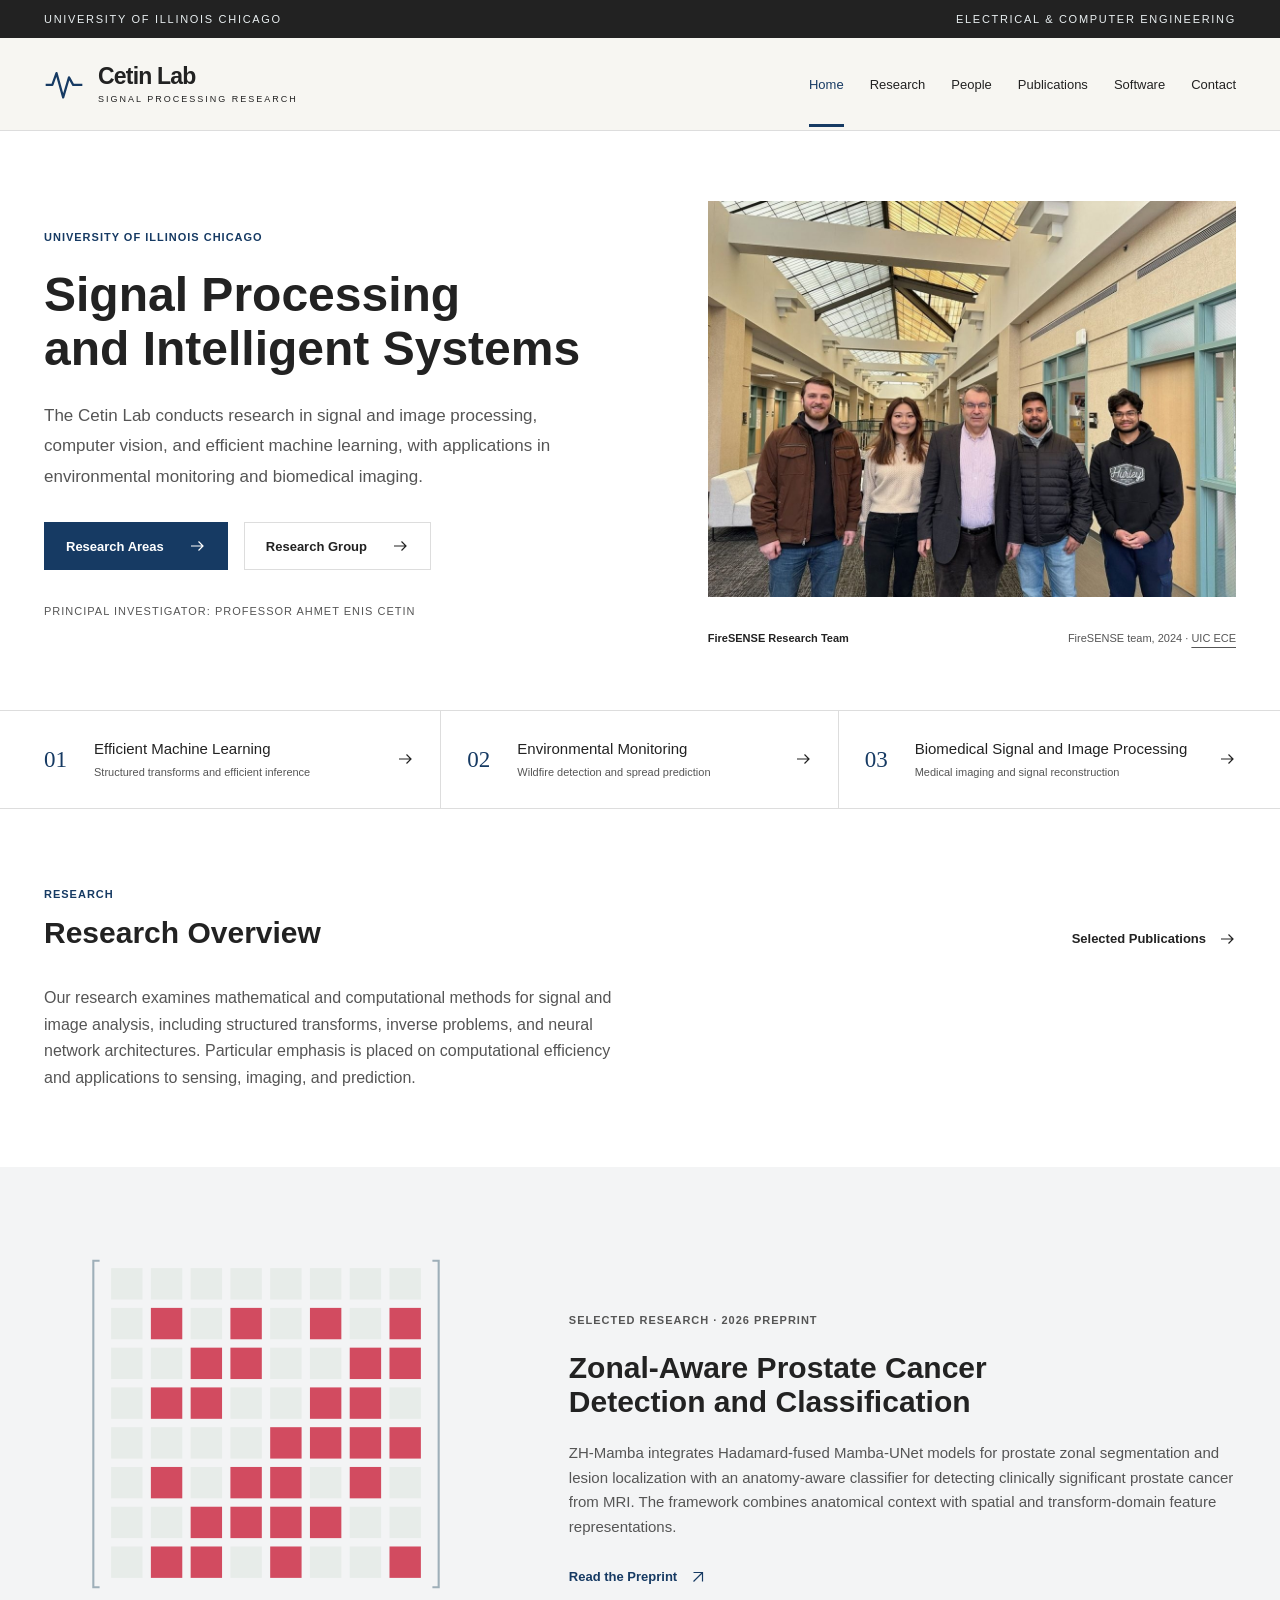
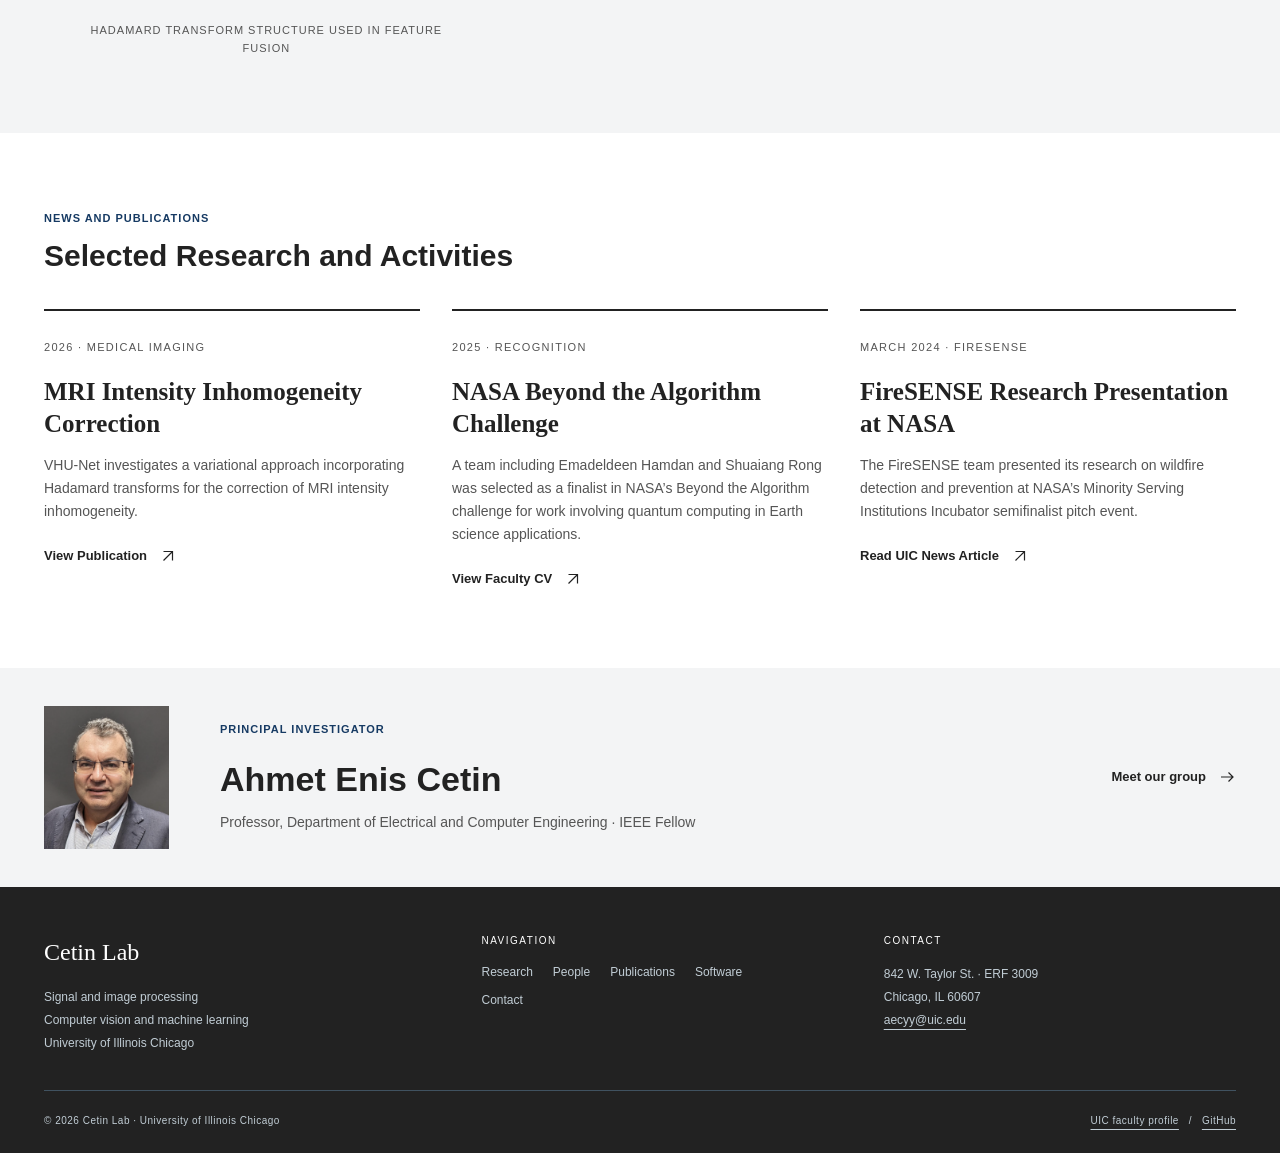
==== commit 4ece3b6f: "lab" ====
--- a/index.html
+++ b/index.html
@@ -56,8 +56,8 @@
     <p class="section-intro">Our research examines mathematical and computational methods for signal and image analysis, including structured transforms, inverse problems, and neural network architectures. Particular emphasis is placed on computational efficiency and applications to sensing, imaging, and prediction.</p>
   </div></section>
   <section class="section feature"><div class="container feature-grid">
-    <div class="matrix-art"><svg viewBox="0 0 344 344" role="img" aria-labelledby="matrix-title"><title id="matrix-title">Positive and negative entries of an eight-by-eight Hadamard matrix</title><rect x="24" y="24" width="30" height="30" fill="#e7ece9"/><rect x="62" y="24" width="30" height="30" fill="#e7ece9"/><rect x="100" y="24" width="30" height="30" fill="#e7ece9"/><rect x="138" y="24" width="30" height="30" fill="#e7ece9"/><rect x="176" y="24" width="30" height="30" fill="#e7ece9"/><rect x="214" y="24" width="30" height="30" fill="#e7ece9"/><rect x="252" y="24" width="30" height="30" fill="#e7ece9"/><rect x="290" y="24" width="30" height="30" fill="#e7ece9"/><rect x="24" y="62" width="30" height="30" fill="#e7ece9"/><rect x="62" y="62" width="30" height="30" fill="#d24b60"/><rect x="100" y="62" width="30" height="30" fill="#e7ece9"/><rect x="138" y="62" width="30" height="30" fill="#d24b60"/><rect x="176" y="62" width="30" height="30" fill="#e7ece9"/><rect x="214" y="62" width="30" height="30" fill="#d24b60"/><rect x="252" y="62" width="30" height="30" fill="#e7ece9"/><rect x="290" y="62" width="30" height="30" fill="#d24b60"/><rect x="24" y="100" width="30" height="30" fill="#e7ece9"/><rect x="62" y="100" width="30" height="30" fill="#e7ece9"/><rect x="100" y="100" width="30" height="30" fill="#d24b60"/><rect x="138" y="100" width="30" height="30" fill="#d24b60"/><rect x="176" y="100" width="30" height="30" fill="#e7ece9"/><rect x="214" y="100" width="30" height="30" fill="#e7ece9"/><rect x="252" y="100" width="30" height="30" fill="#d24b60"/><rect x="290" y="100" width="30" height="30" fill="#d24b60"/><rect x="24" y="138" width="30" height="30" fill="#e7ece9"/><rect x="62" y="138" width="30" height="30" fill="#d24b60"/><rect x="100" y="138" width="30" height="30" fill="#d24b60"/><rect x="138" y="138" width="30" height="30" fill="#e7ece9"/><rect x="176" y="138" width="30" height="30" fill="#e7ece9"/><rect x="214" y="138" width="30" height="30" fill="#d24b60"/><rect x="252" y="138" width="30" height="30" fill="#d24b60"/><rect x="290" y="138" width="30" height="30" fill="#e7ece9"/><rect x="24" y="176" width="30" height="30" fill="#e7ece9"/><rect x="62" y="176" width="30" height="30" fill="#e7ece9"/><rect x="100" y="176" width="30" height="30" fill="#e7ece9"/><rect x="138" y="176" width="30" height="30" fill="#e7ece9"/><rect x="176" y="176" width="30" height="30" fill="#d24b60"/><rect x="214" y="176" width="30" height="30" fill="#d24b60"/><rect x="252" y="176" width="30" height="30" fill="#d24b60"/><rect x="290" y="176" width="30" height="30" fill="#d24b60"/><rect x="24" y="214" width="30" height="30" fill="#e7ece9"/><rect x="62" y="214" width="30" height="30" fill="#d24b60"/><rect x="100" y="214" width="30" height="30" fill="#e7ece9"/><rect x="138" y="214" width="30" height="30" fill="#d24b60"/><rect x="176" y="214" width="30" height="30" fill="#d24b60"/><rect x="214" y="214" width="30" height="30" fill="#e7ece9"/><rect x="252" y="214" width="30" height="30" fill="#d24b60"/><rect x="290" y="214" width="30" height="30" fill="#e7ece9"/><rect x="24" y="252" width="30" height="30" fill="#e7ece9"/><rect x="62" y="252" width="30" height="30" fill="#e7ece9"/><rect x="100" y="252" width="30" height="30" fill="#d24b60"/><rect x="138" y="252" width="30" height="30" fill="#d24b60"/><rect x="176" y="252" width="30" height="30" fill="#d24b60"/><rect x="214" y="252" width="30" height="30" fill="#d24b60"/><rect x="252" y="252" width="30" height="30" fill="#e7ece9"/><rect x="290" y="252" width="30" height="30" fill="#e7ece9"/><rect x="24" y="290" width="30" height="30" fill="#e7ece9"/><rect x="62" y="290" width="30" height="30" fill="#d24b60"/><rect x="100" y="290" width="30" height="30" fill="#d24b60"/><rect x="138" y="290" width="30" height="30" fill="#e7ece9"/><rect x="176" y="290" width="30" height="30" fill="#d24b60"/><rect x="214" y="290" width="30" height="30" fill="#e7ece9"/><rect x="252" y="290" width="30" height="30" fill="#e7ece9"/><rect x="290" y="290" width="30" height="30" fill="#d24b60"/><path d="M13 17H7V329H13M331 17H337V329H331" stroke="#9eafb9" stroke-width="2" fill="none"/></svg><p class="art-caption">Structure of an eight-by-eight Hadamard matrix</p></div>
-    <div><div class="eyebrow">Selected Research · 2026 Preprint</div><h2>Next-Day Wildfire Spread<br>Prediction</h2><p>ShearFuse-UNet integrates Walsh–Hadamard, discrete cosine, and directional shearlet representations in a U-Net framework for predicting next-day wildfire extent from satellite observations. The approach investigates compact neural architectures that incorporate complementary spatial and spectral information.</p><a class="text-link" href="https://arxiv.org/abs/2606.14071">Read the Preprint<svg class="arrow" aria-hidden="true" viewBox="0 0 24 24" width="18" height="18"><path d="M6 18 18 6M6 6h12v12" fill="none" stroke="currentColor" stroke-width="1.6"/></svg></a></div>
+    <div class="matrix-art"><svg viewBox="0 0 344 344" role="img" aria-labelledby="matrix-title"><title id="matrix-title">Positive and negative entries of an eight-by-eight Hadamard matrix</title><rect x="24" y="24" width="30" height="30" fill="#e7ece9"/><rect x="62" y="24" width="30" height="30" fill="#e7ece9"/><rect x="100" y="24" width="30" height="30" fill="#e7ece9"/><rect x="138" y="24" width="30" height="30" fill="#e7ece9"/><rect x="176" y="24" width="30" height="30" fill="#e7ece9"/><rect x="214" y="24" width="30" height="30" fill="#e7ece9"/><rect x="252" y="24" width="30" height="30" fill="#e7ece9"/><rect x="290" y="24" width="30" height="30" fill="#e7ece9"/><rect x="24" y="62" width="30" height="30" fill="#e7ece9"/><rect x="62" y="62" width="30" height="30" fill="#d24b60"/><rect x="100" y="62" width="30" height="30" fill="#e7ece9"/><rect x="138" y="62" width="30" height="30" fill="#d24b60"/><rect x="176" y="62" width="30" height="30" fill="#e7ece9"/><rect x="214" y="62" width="30" height="30" fill="#d24b60"/><rect x="252" y="62" width="30" height="30" fill="#e7ece9"/><rect x="290" y="62" width="30" height="30" fill="#d24b60"/><rect x="24" y="100" width="30" height="30" fill="#e7ece9"/><rect x="62" y="100" width="30" height="30" fill="#e7ece9"/><rect x="100" y="100" width="30" height="30" fill="#d24b60"/><rect x="138" y="100" width="30" height="30" fill="#d24b60"/><rect x="176" y="100" width="30" height="30" fill="#e7ece9"/><rect x="214" y="100" width="30" height="30" fill="#e7ece9"/><rect x="252" y="100" width="30" height="30" fill="#d24b60"/><rect x="290" y="100" width="30" height="30" fill="#d24b60"/><rect x="24" y="138" width="30" height="30" fill="#e7ece9"/><rect x="62" y="138" width="30" height="30" fill="#d24b60"/><rect x="100" y="138" width="30" height="30" fill="#d24b60"/><rect x="138" y="138" width="30" height="30" fill="#e7ece9"/><rect x="176" y="138" width="30" height="30" fill="#e7ece9"/><rect x="214" y="138" width="30" height="30" fill="#d24b60"/><rect x="252" y="138" width="30" height="30" fill="#d24b60"/><rect x="290" y="138" width="30" height="30" fill="#e7ece9"/><rect x="24" y="176" width="30" height="30" fill="#e7ece9"/><rect x="62" y="176" width="30" height="30" fill="#e7ece9"/><rect x="100" y="176" width="30" height="30" fill="#e7ece9"/><rect x="138" y="176" width="30" height="30" fill="#e7ece9"/><rect x="176" y="176" width="30" height="30" fill="#d24b60"/><rect x="214" y="176" width="30" height="30" fill="#d24b60"/><rect x="252" y="176" width="30" height="30" fill="#d24b60"/><rect x="290" y="176" width="30" height="30" fill="#d24b60"/><rect x="24" y="214" width="30" height="30" fill="#e7ece9"/><rect x="62" y="214" width="30" height="30" fill="#d24b60"/><rect x="100" y="214" width="30" height="30" fill="#e7ece9"/><rect x="138" y="214" width="30" height="30" fill="#d24b60"/><rect x="176" y="214" width="30" height="30" fill="#d24b60"/><rect x="214" y="214" width="30" height="30" fill="#e7ece9"/><rect x="252" y="214" width="30" height="30" fill="#d24b60"/><rect x="290" y="214" width="30" height="30" fill="#e7ece9"/><rect x="24" y="252" width="30" height="30" fill="#e7ece9"/><rect x="62" y="252" width="30" height="30" fill="#e7ece9"/><rect x="100" y="252" width="30" height="30" fill="#d24b60"/><rect x="138" y="252" width="30" height="30" fill="#d24b60"/><rect x="176" y="252" width="30" height="30" fill="#d24b60"/><rect x="214" y="252" width="30" height="30" fill="#d24b60"/><rect x="252" y="252" width="30" height="30" fill="#e7ece9"/><rect x="290" y="252" width="30" height="30" fill="#e7ece9"/><rect x="24" y="290" width="30" height="30" fill="#e7ece9"/><rect x="62" y="290" width="30" height="30" fill="#d24b60"/><rect x="100" y="290" width="30" height="30" fill="#d24b60"/><rect x="138" y="290" width="30" height="30" fill="#e7ece9"/><rect x="176" y="290" width="30" height="30" fill="#d24b60"/><rect x="214" y="290" width="30" height="30" fill="#e7ece9"/><rect x="252" y="290" width="30" height="30" fill="#e7ece9"/><rect x="290" y="290" width="30" height="30" fill="#d24b60"/><path d="M13 17H7V329H13M331 17H337V329H331" stroke="#9eafb9" stroke-width="2" fill="none"/></svg><p class="art-caption">Hadamard transform structure used in feature fusion</p></div>
+    <div><div class="eyebrow">Selected Research · 2026 Preprint</div><h2>Zonal-Aware Prostate Cancer<br>Detection and Classification</h2><p>ZH-Mamba integrates Hadamard-fused Mamba-UNet models for prostate zonal segmentation and lesion localization with an anatomy-aware classifier for detecting clinically significant prostate cancer from MRI. The framework combines anatomical context with spatial and transform-domain feature representations.</p><a class="text-link" href="https://arxiv.org/html/2610.40720v1">Read the Preprint<svg class="arrow" aria-hidden="true" viewBox="0 0 24 24" width="18" height="18"><path d="M6 18 18 6M6 6h12v12" fill="none" stroke="currentColor" stroke-width="1.6"/></svg></a></div>
   </div></section>
   <section class="section"><div class="container">
     <div class="section-head"><div><div class="eyebrow">News and Publications</div><h2>Selected Research and Activities</h2></div></div>
